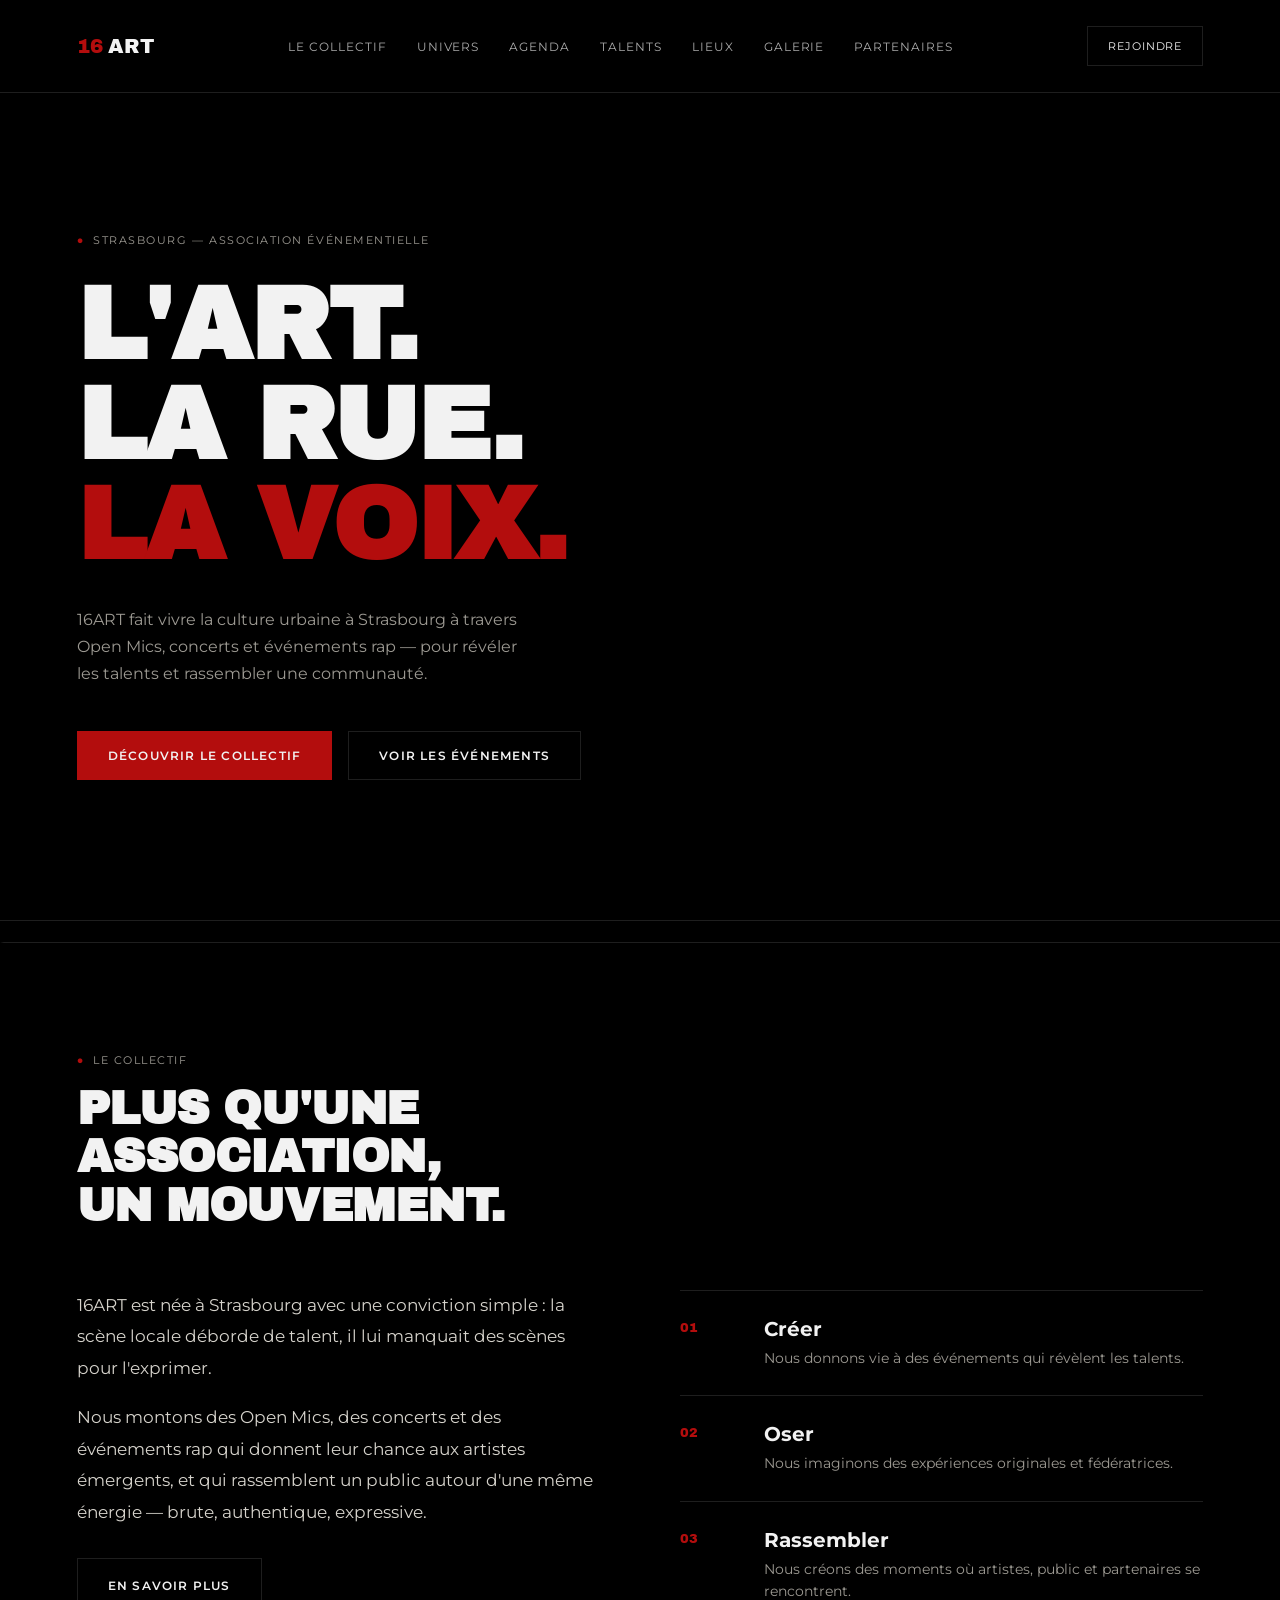
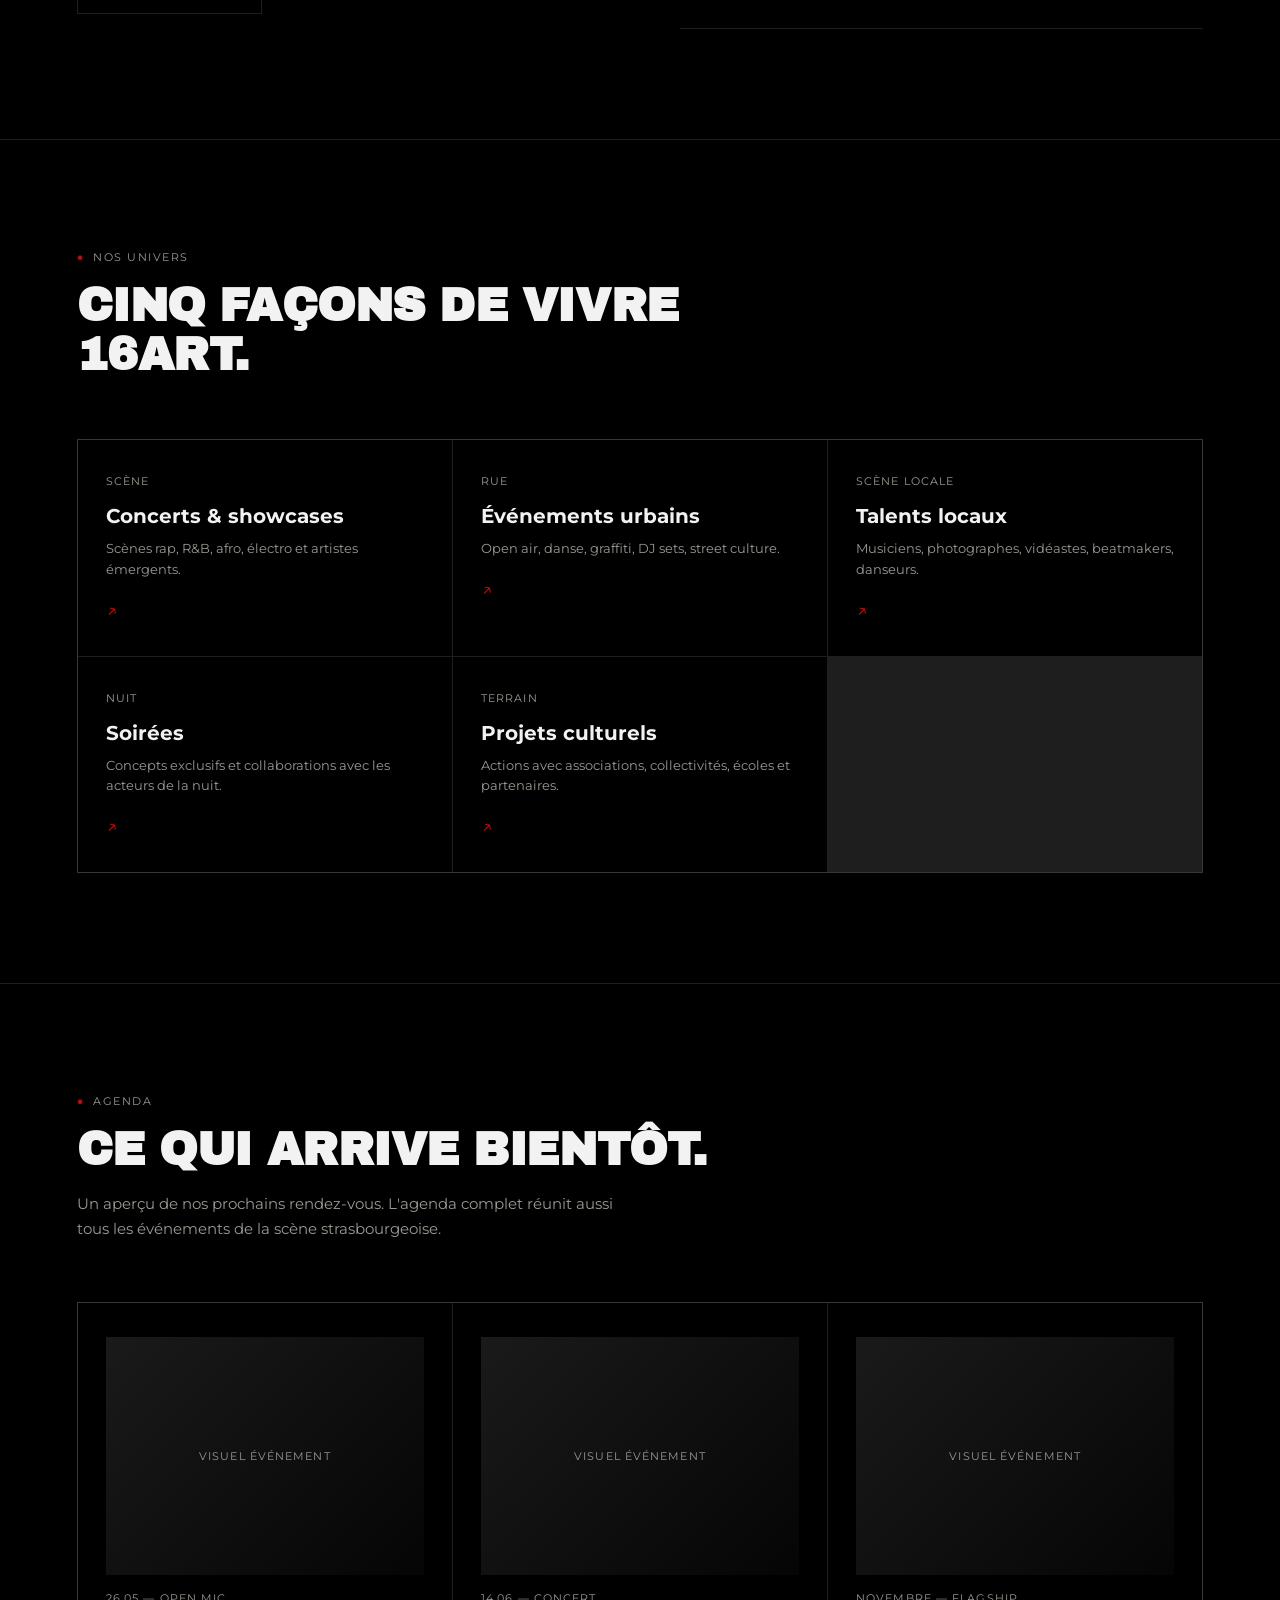
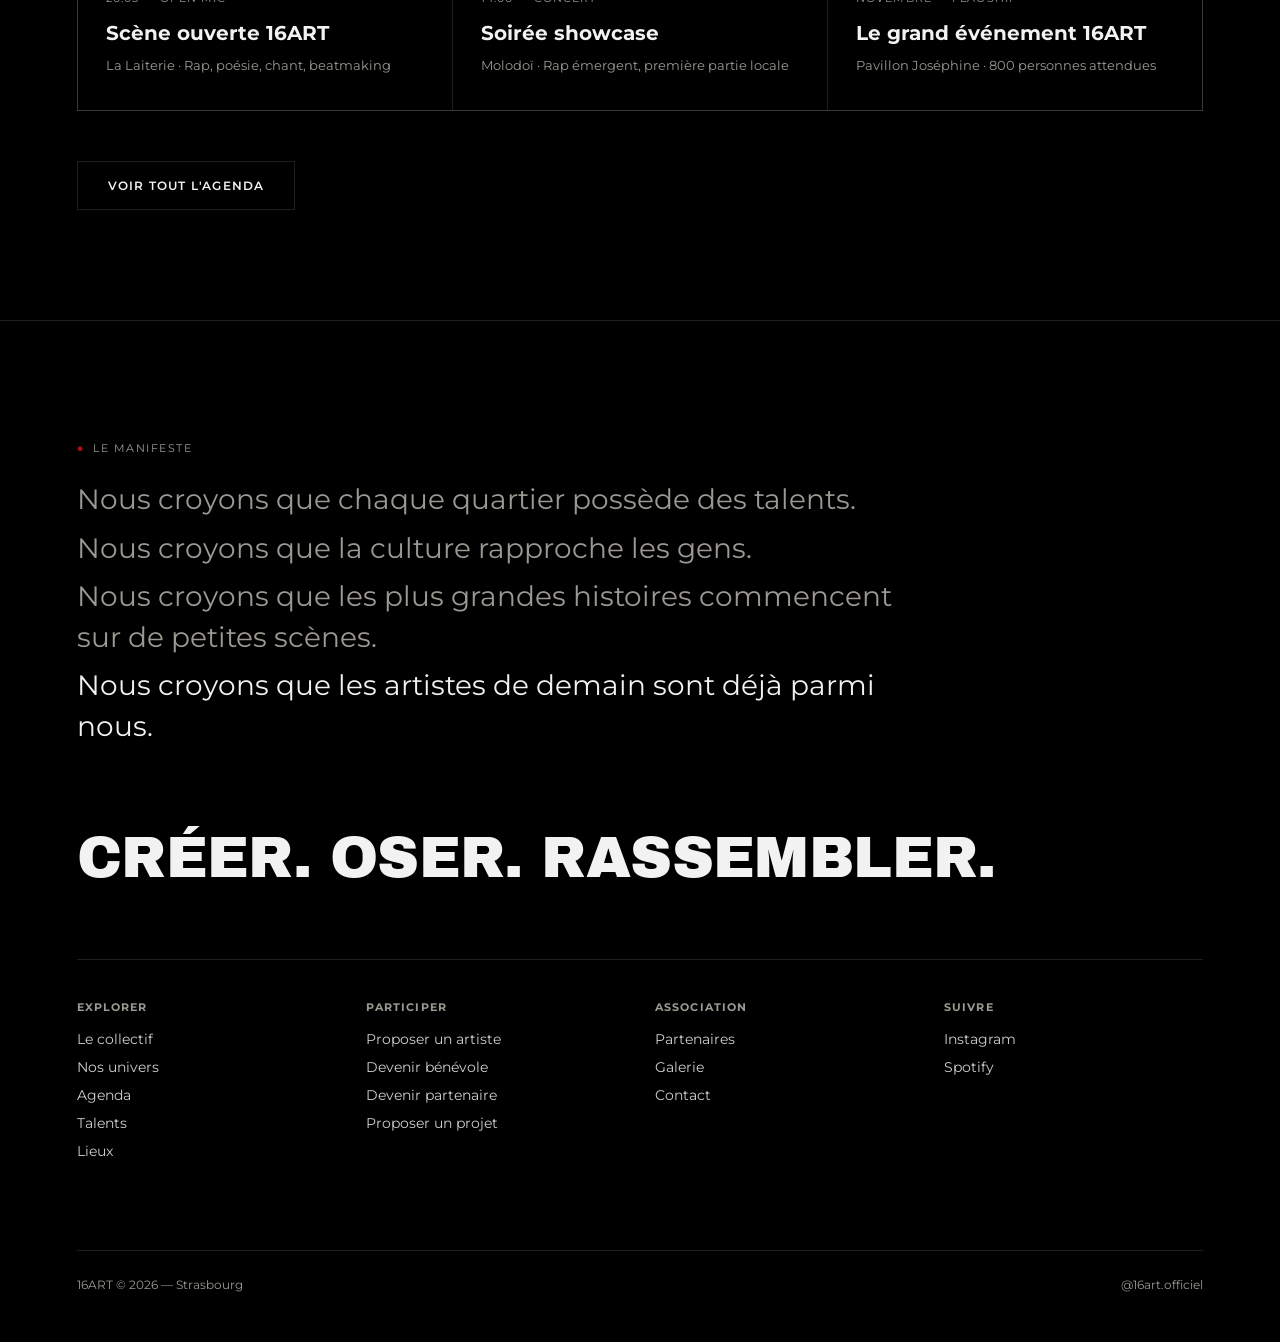
==== index.html @ cbf634a6 "Update index.html" ====
<!DOCTYPE html>
<html lang="fr">
<head>
<meta charset="UTF-8">
<meta name="viewport" content="width=device-width, initial-scale=1.0">
<title>16ART — CREER. OSER. RASSEMBLER.</title>
<meta name="description" content="Un endroit pour exister. Un moment pour vibrer. 
  16ART fait vivre la culture urbaine et révèle les talents locaux à Strasbourg : Open Mics, concerts, talents émergents et événements qui rassemblent.">
<link rel="preconnect" href="https://fonts.googleapis.com">
<link href="https://fonts.googleapis.com/css2?family=Archivo+Black&family=Montserrat:wght@400;500;600;700&display=swap" rel="stylesheet">
<link rel="stylesheet" href="assets/style.css">
</head>
<body>
<nav>
  <a href="index.html" class="logo display"><span class="num">16</span>ART</a>
  <div class="navlinks">
    <a href="collectif.html">Le collectif</a>
    <a href="univers.html">Univers</a>
    <a href="agenda.html">Agenda</a>
    <a href="talents.html">Talents</a>
    <a href="lieux.html">Lieux</a>
    <a href="galerie.html">Galerie</a>
    <a href="partenaires.html">Partenaires</a>
  </div>
  <a href="rejoindre.html" class="nav-cta">Rejoindre</a>
</nav>

<section class="hero" style="min-height:92vh; display:flex; flex-direction:column; justify-content:center; border-bottom:1px solid var(--line); padding-top:0; padding-bottom:0;">
  <div style="max-width:1100px;">
    <div class="eyebrow"><span class="dot">●</span> Strasbourg — association événementielle</div>
    <h1 class="display" style="font-size:clamp(46px,8vw,104px); line-height:0.98; margin-top:28px;">L'art.<br>La rue.<br><span style="color:var(--red);">La voix.</span></h1>
    <p style="max-width:460px; margin-top:30px; color:var(--paper-dim); font-size:16px; line-height:1.7;">16ART fait vivre la culture urbaine à Strasbourg à travers Open Mics, concerts et événements rap — pour révéler les talents et rassembler une communauté.</p>
    <div style="display:flex; gap:16px; margin-top:44px; flex-wrap:wrap;">
      <a href="collectif.html" class="btn btn-fill">Découvrir le collectif</a>
      <a href="agenda.html" class="btn btn-line">Voir les événements</a>
    </div>
  </div>
</section>

<div class="torn"></div>

<section>
  <div class="section-head">
    <div class="eyebrow"><span class="dot">●</span> Le collectif</div>
    <h2 class="display">Plus qu'une association,<br>un mouvement.</h2>
  </div>
  <div style="display:grid; grid-template-columns:1fr 1fr; gap:80px;">
    <div style="font-size:17px; line-height:1.85; color:#D6D3CC;">
      <p>16ART est née à Strasbourg avec une conviction simple : la scène locale déborde de talent, il lui manquait des scènes pour l'exprimer.</p>
      <p style="margin-top:18px;">Nous montons des Open Mics, des concerts et des événements rap qui donnent leur chance aux artistes émergents, et qui rassemblent un public autour d'une même énergie — brute, authentique, expressive.</p>
      <a href="collectif.html" class="btn btn-line" style="margin-top:30px; display:inline-block;">En savoir plus</a>
    </div>
    <div>
      <div style="display:grid; grid-template-columns:60px 1fr; gap:24px; padding:26px 0; border-top:1px solid var(--line);">
        <div class="display" style="color:var(--red); font-size:13px; padding-top:4px;">01</div>
        <div><h3 style="font-size:20px; font-weight:700;">Créer</h3><p style="color:var(--paper-dim); font-size:14px; margin-top:6px; line-height:1.6;">Nous donnons vie à des événements qui révèlent les talents.</p></div>
      </div>
      <div style="display:grid; grid-template-columns:60px 1fr; gap:24px; padding:26px 0; border-top:1px solid var(--line);">
        <div class="display" style="color:var(--red); font-size:13px; padding-top:4px;">02</div>
        <div><h3 style="font-size:20px; font-weight:700;">Oser</h3><p style="color:var(--paper-dim); font-size:14px; margin-top:6px; line-height:1.6;">Nous imaginons des expériences originales et fédératrices.</p></div>
      </div>
      <div style="display:grid; grid-template-columns:60px 1fr; gap:24px; padding:26px 0; border-top:1px solid var(--line); border-bottom:1px solid var(--line);">
        <div class="display" style="color:var(--red); font-size:13px; padding-top:4px;">03</div>
        <div><h3 style="font-size:20px; font-weight:700;">Rassembler</h3><p style="color:var(--paper-dim); font-size:14px; margin-top:6px; line-height:1.6;">Nous créons des moments où artistes, public et partenaires se rencontrent.</p></div>
      </div>
    </div>
  </div>
</section>

<section>
  <div class="section-head">
    <div class="eyebrow"><span class="dot">●</span> Nos univers</div>
    <h2 class="display">Cinq façons de vivre 16ART.</h2>
  </div>
  <div class="grid-3">
    <a href="univers.html" class="card"><div class="card-eyebrow">SCÈNE</div><h3>Concerts &amp; showcases</h3><p>Scènes rap, R&amp;B, afro, électro et artistes émergents.</p><div class="mark">↗</div></a>
    <a href="univers.html" class="card"><div class="card-eyebrow">RUE</div><h3>Événements urbains</h3><p>Open air, danse, graffiti, DJ sets, street culture.</p><div class="mark">↗</div></a>
    <a href="univers.html" class="card"><div class="card-eyebrow">SCÈNE LOCALE</div><h3>Talents locaux</h3><p>Musiciens, photographes, vidéastes, beatmakers, danseurs.</p><div class="mark">↗</div></a>
    <a href="univers.html" class="card"><div class="card-eyebrow">NUIT</div><h3>Soirées</h3><p>Concepts exclusifs et collaborations avec les acteurs de la nuit.</p><div class="mark">↗</div></a>
    <a href="univers.html" class="card"><div class="card-eyebrow">TERRAIN</div><h3>Projets culturels</h3><p>Actions avec associations, collectivités, écoles et partenaires.</p><div class="mark">↗</div></a>
  </div>
</section>

<section>
  <div class="section-head">
    <div class="eyebrow"><span class="dot">●</span> Agenda</div>
    <h2 class="display">Ce qui arrive bientôt.</h2>
    <p>Un aperçu de nos prochains rendez-vous. L'agenda complet réunit aussi tous les événements de la scène strasbourgeoise.</p>
  </div>
  <div class="grid-3">
    <a href="agenda.html" class="card">
      <div class="card-media">Visuel événement</div>
      <div class="card-eyebrow" style="margin-top:16px;">26.05 — OPEN MIC</div>
      <h3>Scène ouverte 16ART</h3>
      <p>La Laiterie · Rap, poésie, chant, beatmaking</p>
    </a>
    <a href="agenda.html" class="card">
      <div class="card-media">Visuel événement</div>
      <div class="card-eyebrow" style="margin-top:16px;">14.06 — CONCERT</div>
      <h3>Soirée showcase</h3>
      <p>Molodoï · Rap émergent, première partie locale</p>
    </a>
    <a href="agenda.html" class="card">
      <div class="card-media">Visuel événement</div>
      <div class="card-eyebrow" style="margin-top:16px;">NOVEMBRE — FLAGSHIP</div>
      <h3>Le grand événement 16ART</h3>
      <p>Pavillon Joséphine · 800 personnes attendues</p>
    </a>
  </div>
  <div style="margin-top:50px;"><a href="agenda.html" class="btn btn-line">Voir tout l'agenda</a></div>
</section>

<footer>
  <div class="eyebrow"><span class="dot">●</span> Le manifeste</div>
  <div class="manifeste" style="margin-top:24px; max-width:820px;">
    <p>Nous croyons que chaque quartier possède des talents.</p>
    <p>Nous croyons que la culture rapproche les gens.</p>
    <p>Nous croyons que les plus grandes histoires commencent sur de petites scènes.</p>
    <p class="accent-line">Nous croyons que les artistes de demain sont déjà parmi nous.</p>
  </div>
  <div class="foot-cta display">Créer. Oser. Rassembler.</div>
  <div class="foot-cols">
    <div class="foot-col">
      <h4>Explorer</h4>
      <a href="collectif.html">Le collectif</a>
      <a href="univers.html">Nos univers</a>
      <a href="agenda.html">Agenda</a>
      <a href="talents.html">Talents</a>
      <a href="lieux.html">Lieux</a>
    </div>
    <div class="foot-col">
      <h4>Participer</h4>
      <a href="rejoindre.html">Proposer un artiste</a>
      <a href="rejoindre.html">Devenir bénévole</a>
      <a href="rejoindre.html">Devenir partenaire</a>
      <a href="rejoindre.html">Proposer un projet</a>
    </div>
    <div class="foot-col">
      <h4>Association</h4>
      <a href="partenaires.html">Partenaires</a>
      <a href="galerie.html">Galerie</a>
      <a href="rejoindre.html">Contact</a>
    </div>
    <div class="foot-col">
      <h4>Suivre</h4>
      <a href="https://instagram.com" target="_blank" rel="noopener">Instagram</a>
      <a href="https://open.spotify.com" target="_blank" rel="noopener">Spotify</a>
    </div>
  </div>
  <div class="foot-baseline">
    <span>16ART © 2026 — Strasbourg</span>
    <span>@16art.officiel</span>
  </div>
</footer>

</body>
</html>
---- assets/style.css ----
/* ===== 16ART — design system ===== */
:root{
  --black:#000000;
  --ink:#111111;
  --gray:#3A3A3A;
  --paper:#F2F2F2;
  --paper-dim:#9C9992;
  --red:#B30D0D;
  --red-dim:#5C0707;
  --line: rgba(242,242,242,0.12);
}
*{margin:0;padding:0;box-sizing:border-box;}
html{scroll-behavior:smooth;}
body{background:var(--black); color:var(--paper); font-family:'Montserrat', sans-serif; overflow-x:hidden;}
a{color:inherit; text-decoration:none;}
img{max-width:100%; display:block;}
.display{font-family:'Archivo Black', sans-serif; text-transform:uppercase; letter-spacing:-0.01em;}
.eyebrow{font-size:11px; letter-spacing:0.14em; text-transform:uppercase; color:var(--paper-dim); display:flex; align-items:center; gap:8px;}
.eyebrow .dot{color:var(--red);}

/* nav */
nav{position:sticky; top:0; left:0; right:0; z-index:40; display:flex; align-items:center; justify-content:space-between; padding:26px 6vw; background:rgba(0,0,0,0.88); backdrop-filter:blur(6px); border-bottom:1px solid var(--line);}
.logo{font-size:20px; display:flex; align-items:baseline; gap:6px;}
.logo .num{color:var(--red);}
.navlinks{display:flex; gap:30px; font-size:12px; letter-spacing:0.08em; text-transform:uppercase;}
.navlinks a{opacity:0.7; transition:opacity .2s;}
.navlinks a:hover, .navlinks a.active{opacity:1; color:var(--red);}
.nav-cta{font-size:11px; padding:12px 20px; border:1px solid var(--line); text-transform:uppercase; letter-spacing:0.08em; transition:border-color .2s;}
.nav-cta:hover{border-color:var(--red); color:var(--red);}
@media (max-width:820px){.navlinks{display:none;}}

/* page hero (for inner pages, shorter than homepage) */
.page-hero{padding:90px 6vw 70px; border-bottom:1px solid var(--line);}
.page-hero h1{font-size:clamp(38px,6vw,72px); line-height:1; margin-top:20px;}
.page-hero p{max-width:560px; margin-top:22px; color:var(--paper-dim); font-size:15px; line-height:1.7;}

section{padding:110px 6vw; position:relative; border-bottom:1px solid var(--line);}
.section-head{max-width:680px; margin-bottom:60px;}
.section-head h2{font-size:clamp(28px,4vw,46px); line-height:1.05; margin-top:18px;}
.section-head p{margin-top:16px; color:var(--paper-dim); font-size:15px; line-height:1.7; max-width:560px;}

.btn{font-size:12px; padding:16px 30px; cursor:pointer; text-transform:uppercase; letter-spacing:0.1em; transition:all .18s; font-weight:600; border:1px solid var(--line); background:transparent; color:var(--paper); display:inline-block;}
.btn-fill{background:var(--red); color:var(--paper); border:1px solid var(--red);}
.btn-fill:hover{background:#8f0a0a;}
.btn-line:hover{border-color:var(--paper);}

.torn{height:22px; width:100%; background:var(--black); border-bottom:1px solid var(--line);
  clip-path: polygon(0% 100%, 4% 40%, 9% 85%, 14% 20%, 19% 65%, 24% 5%, 29% 75%, 34% 30%, 39% 90%, 44% 15%, 49% 60%, 54% 10%, 59% 80%, 64% 25%, 69% 95%, 74% 45%, 79% 15%, 84% 70%, 89% 25%, 94% 85%, 100% 40%, 100% 100%);}

/* generic card grid */
.grid-3{display:grid; grid-template-columns:repeat(3,1fr); gap:1px; background:var(--line); border:1px solid var(--line);}
.grid-2{display:grid; grid-template-columns:repeat(2,1fr); gap:1px; background:var(--line); border:1px solid var(--line);}
.card{background:var(--black); padding:34px 28px; transition:background .2s; cursor:pointer;}
.card:hover{background:#0c0505;}
.card-eyebrow{font-size:11px; color:var(--paper-dim); letter-spacing:0.1em;}
.card h3{font-size:20px; margin-top:16px; font-weight:700;}
.card p{color:var(--paper-dim); font-size:13px; margin-top:10px; line-height:1.6;}
.card .mark{color:var(--red); font-size:20px; margin-top:18px;}
.card-media{aspect-ratio:4/3; background:linear-gradient(135deg,#1a1a1a,#050505); display:flex; align-items:center; justify-content:center; color:var(--paper-dim); font-size:11px; letter-spacing:.1em; text-transform:uppercase;}

/* chips / filters */
.chip{font-size:12px; padding:9px 16px; border:1px solid var(--line); cursor:pointer; transition:all .18s; text-transform:uppercase; letter-spacing:.06em; background:transparent; color:var(--paper-dim);}
.chip.active, .chip:hover{border-color:var(--red); color:var(--red);}
.chips{display:flex; flex-wrap:wrap; gap:10px;}

/* search bar */
.searchbar{display:flex; align-items:center; border:1px solid var(--line); padding:6px 6px 6px 22px; margin-bottom:50px;}
.searchbar input{flex:1; background:transparent; border:none; outline:none; color:var(--paper); font-family:'Montserrat'; font-size:15px; padding:14px 0;}
.searchbar input::placeholder{color:var(--paper-dim);}
.searchbar button{background:var(--red); color:var(--paper); border:none; padding:14px 26px; font-size:12px; text-transform:uppercase; letter-spacing:.08em; cursor:pointer;}

/* tabs */
.tabs{display:flex; gap:0; border-bottom:1px solid var(--line); margin-bottom:50px;}
.tab{padding:14px 0; margin-right:40px; font-size:13px; text-transform:uppercase; letter-spacing:.08em; color:var(--paper-dim); cursor:pointer; border-bottom:2px solid transparent; margin-bottom:-1px;}
.tab.active{color:var(--paper); border-color:var(--red);}

/* form */
.field{margin-bottom:22px;}
.field label{display:block; font-size:11px; text-transform:uppercase; letter-spacing:.08em; color:var(--paper-dim); margin-bottom:10px;}
.field input, .field select, .field textarea{width:100%; background:transparent; border:1px solid var(--line); padding:14px 16px; color:var(--paper); font-family:'Montserrat'; font-size:14px; outline:none; transition:border-color .2s;}
.field input:focus, .field select:focus, .field textarea:focus{border-color:var(--red);}
.field textarea{resize:vertical; min-height:120px;}

footer{padding:120px 6vw 50px;}
.manifeste p{font-size:clamp(18px,2.6vw,28px); line-height:1.45; color:var(--paper-dim); margin-bottom:8px; font-weight:400;}
.manifeste .accent-line{color:var(--paper);}
.foot-cta{margin-top:80px; font-size:clamp(28px,5.5vw,58px);}
.foot-baseline{display:flex; justify-content:space-between; align-items:flex-end; margin-top:80px; padding-top:26px; border-top:1px solid var(--line); font-size:12px; color:var(--paper-dim); flex-wrap:wrap; gap:20px;}
.foot-cols{display:grid; grid-template-columns:repeat(4,1fr); gap:30px; margin-top:70px; padding-top:40px; border-top:1px solid var(--line);}
.foot-col h4{font-size:11px; text-transform:uppercase; letter-spacing:.1em; color:var(--paper-dim); margin-bottom:16px;}
.foot-col a{display:block; font-size:14px; margin-bottom:10px; color:var(--paper); opacity:.85;}
.foot-col a:hover{color:var(--red); opacity:1;}

@media (max-width:820px){
  .grid-3, .grid-2, .foot-cols{grid-template-columns:1fr;}
}
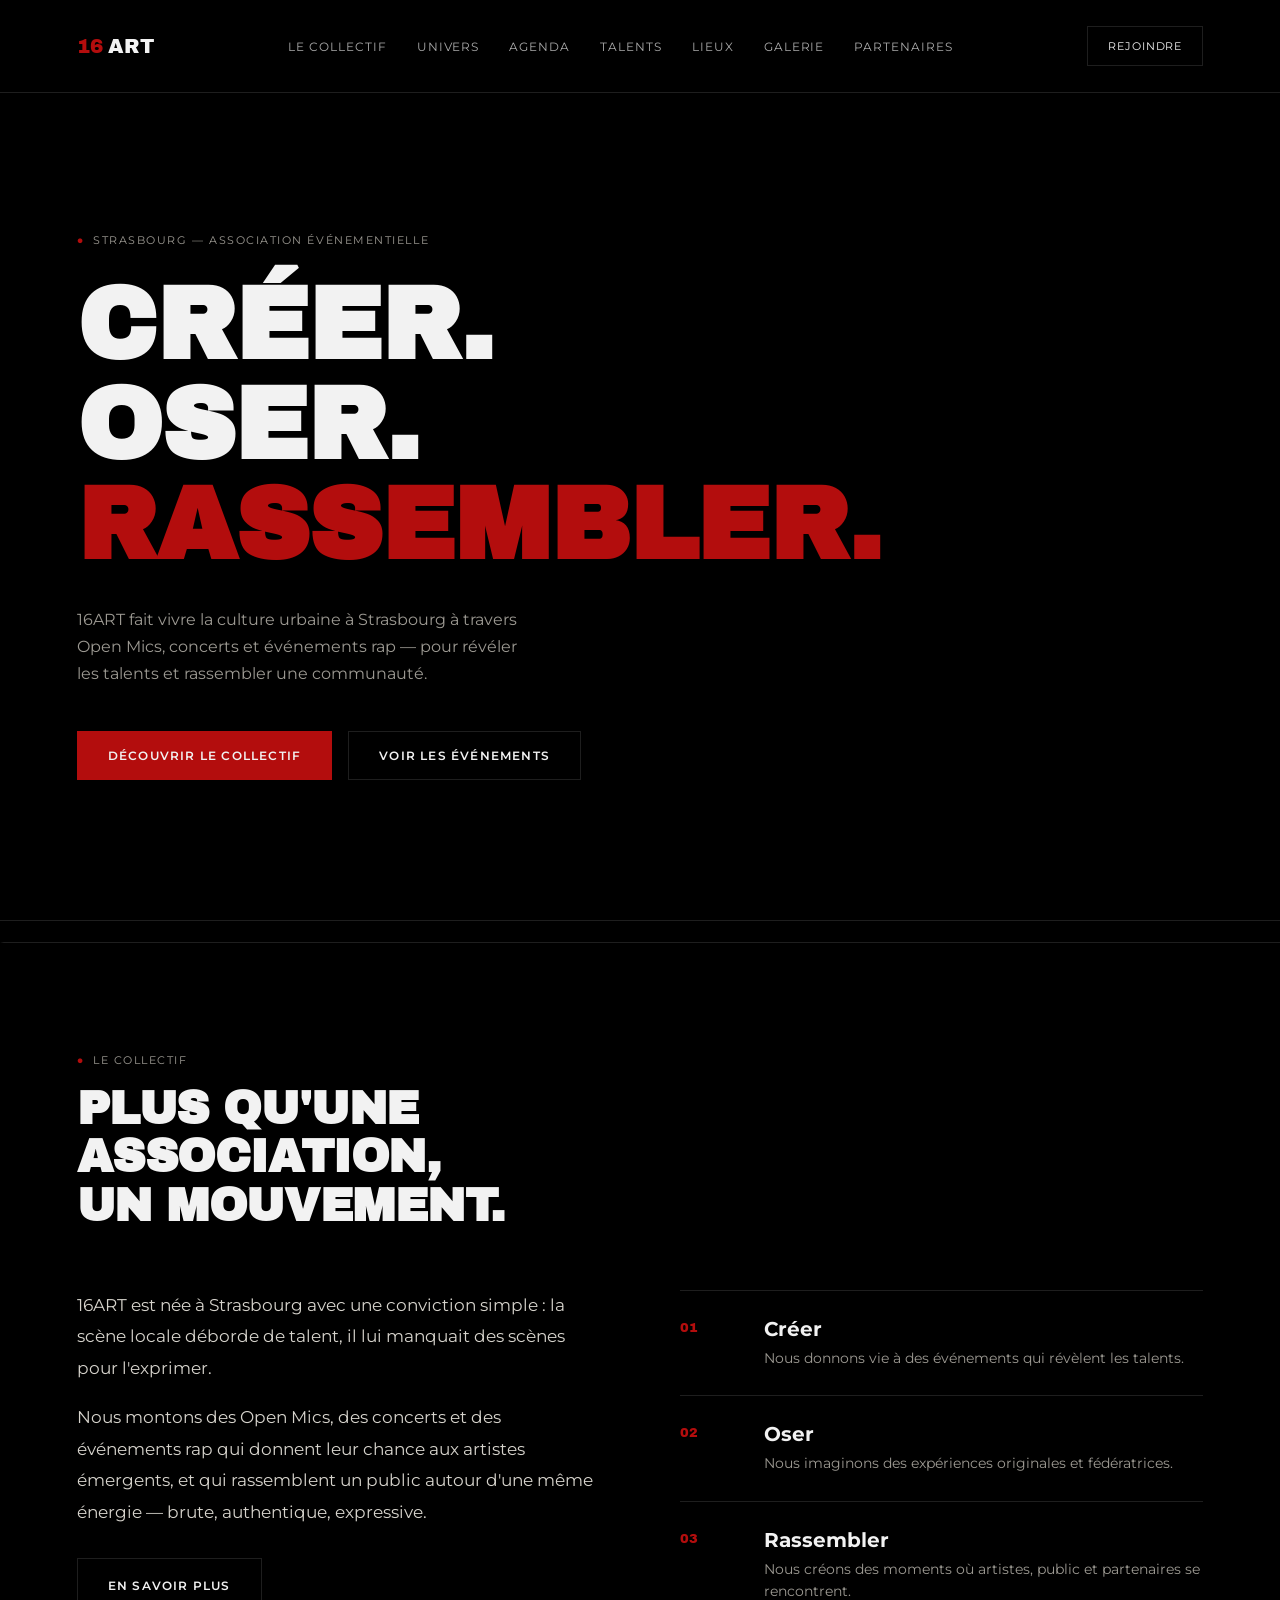
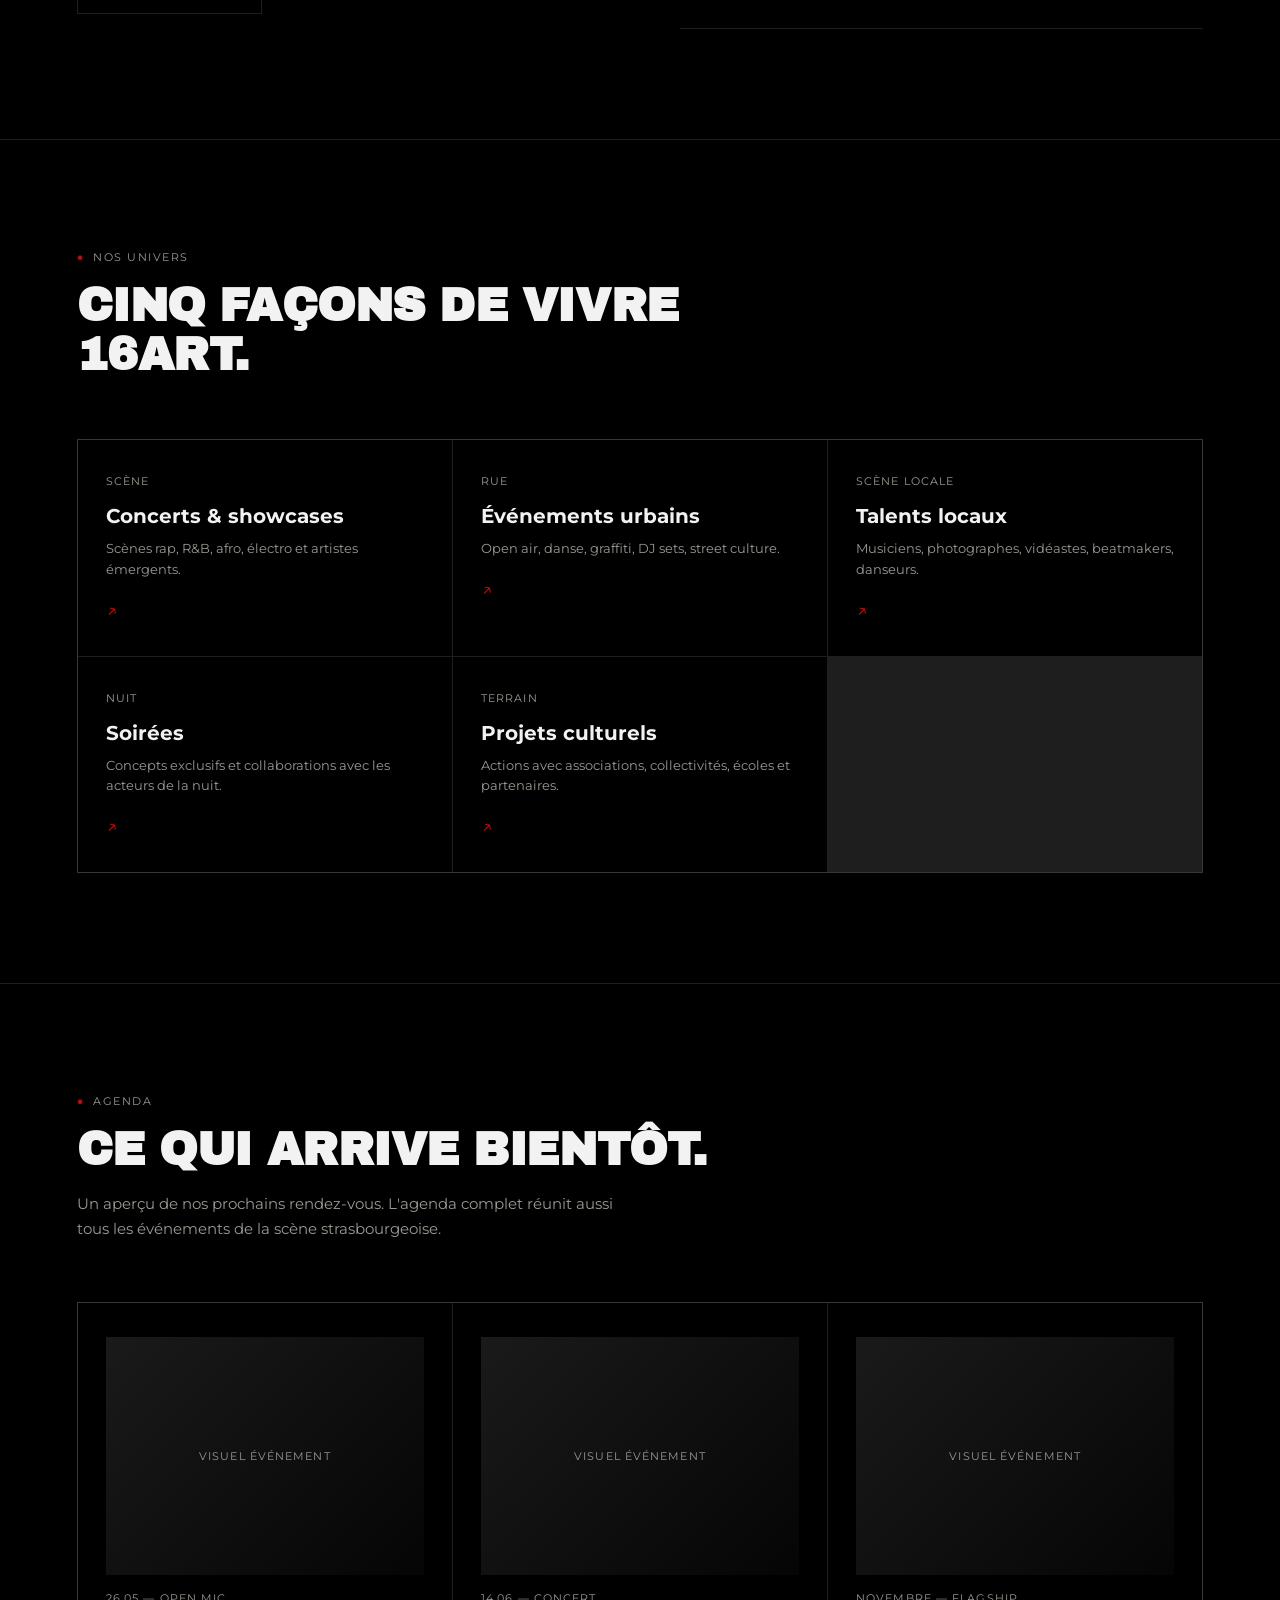
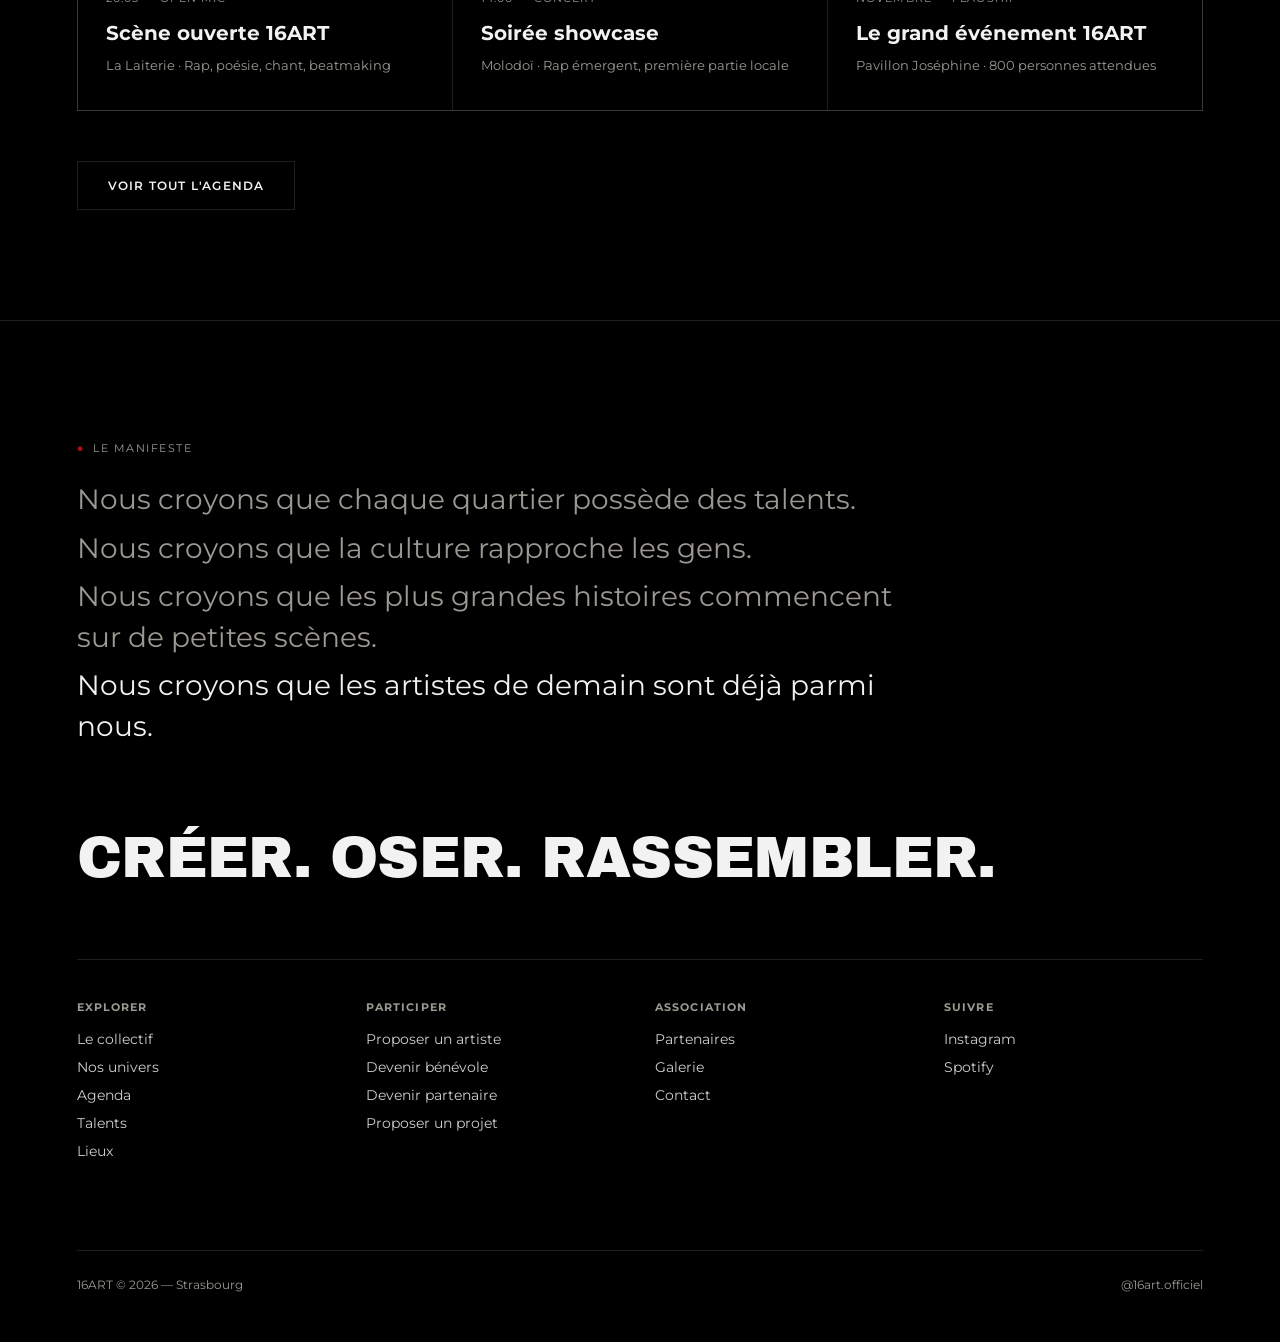
==== commit c44efd65: "Update index.html" ====
--- a/index.html
+++ b/index.html
@@ -3,9 +3,8 @@
 <head>
 <meta charset="UTF-8">
 <meta name="viewport" content="width=device-width, initial-scale=1.0">
-<title>16ART — CREER. OSER. RASSEMBLER.</title>
-<meta name="description" content="Un endroit pour exister. Un moment pour vibrer. 
-  16ART fait vivre la culture urbaine et révèle les talents locaux à Strasbourg : Open Mics, concerts, talents émergents et événements qui rassemblent.">
+<title>16ART — Créer. Oser. Rassembler.</title>
+<meta name="description" content="16ART fait vivre la culture urbaine et révèle les talents locaux à Strasbourg : Open Mics, concerts, talents émergents et événements qui rassemblent.">
 <link rel="preconnect" href="https://fonts.googleapis.com">
 <link href="https://fonts.googleapis.com/css2?family=Archivo+Black&family=Montserrat:wght@400;500;600;700&display=swap" rel="stylesheet">
 <link rel="stylesheet" href="assets/style.css">
@@ -28,7 +27,7 @@
 <section class="hero" style="min-height:92vh; display:flex; flex-direction:column; justify-content:center; border-bottom:1px solid var(--line); padding-top:0; padding-bottom:0;">
   <div style="max-width:1100px;">
     <div class="eyebrow"><span class="dot">●</span> Strasbourg — association événementielle</div>
-    <h1 class="display" style="font-size:clamp(46px,8vw,104px); line-height:0.98; margin-top:28px;">L'art.<br>La rue.<br><span style="color:var(--red);">La voix.</span></h1>
+    <h1 class="display" style="font-size:clamp(46px,8vw,104px); line-height:0.98; margin-top:28px;">Créer.<br>Oser.<br><span style="color:var(--red);">Rassembler.</span></h1>
     <p style="max-width:460px; margin-top:30px; color:var(--paper-dim); font-size:16px; line-height:1.7;">16ART fait vivre la culture urbaine à Strasbourg à travers Open Mics, concerts et événements rap — pour révéler les talents et rassembler une communauté.</p>
     <div style="display:flex; gap:16px; margin-top:44px; flex-wrap:wrap;">
       <a href="collectif.html" class="btn btn-fill">Découvrir le collectif</a>
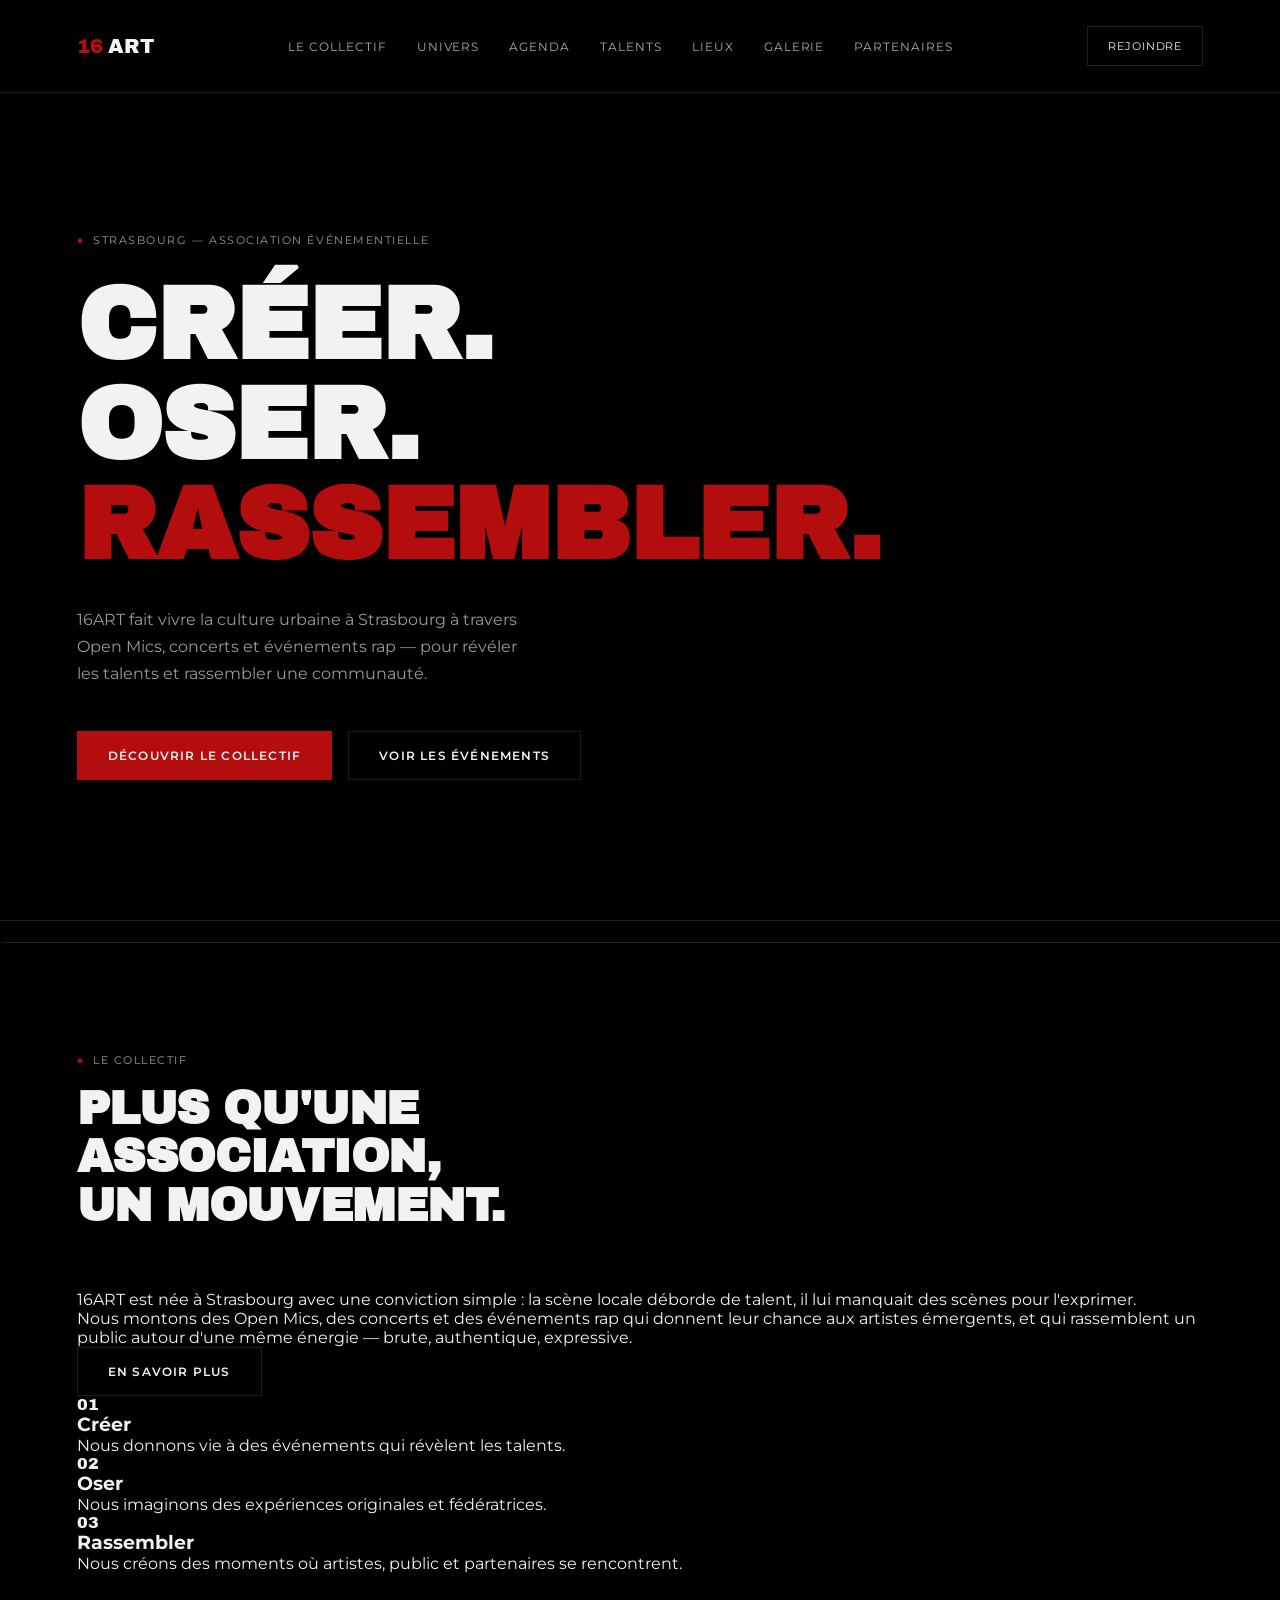
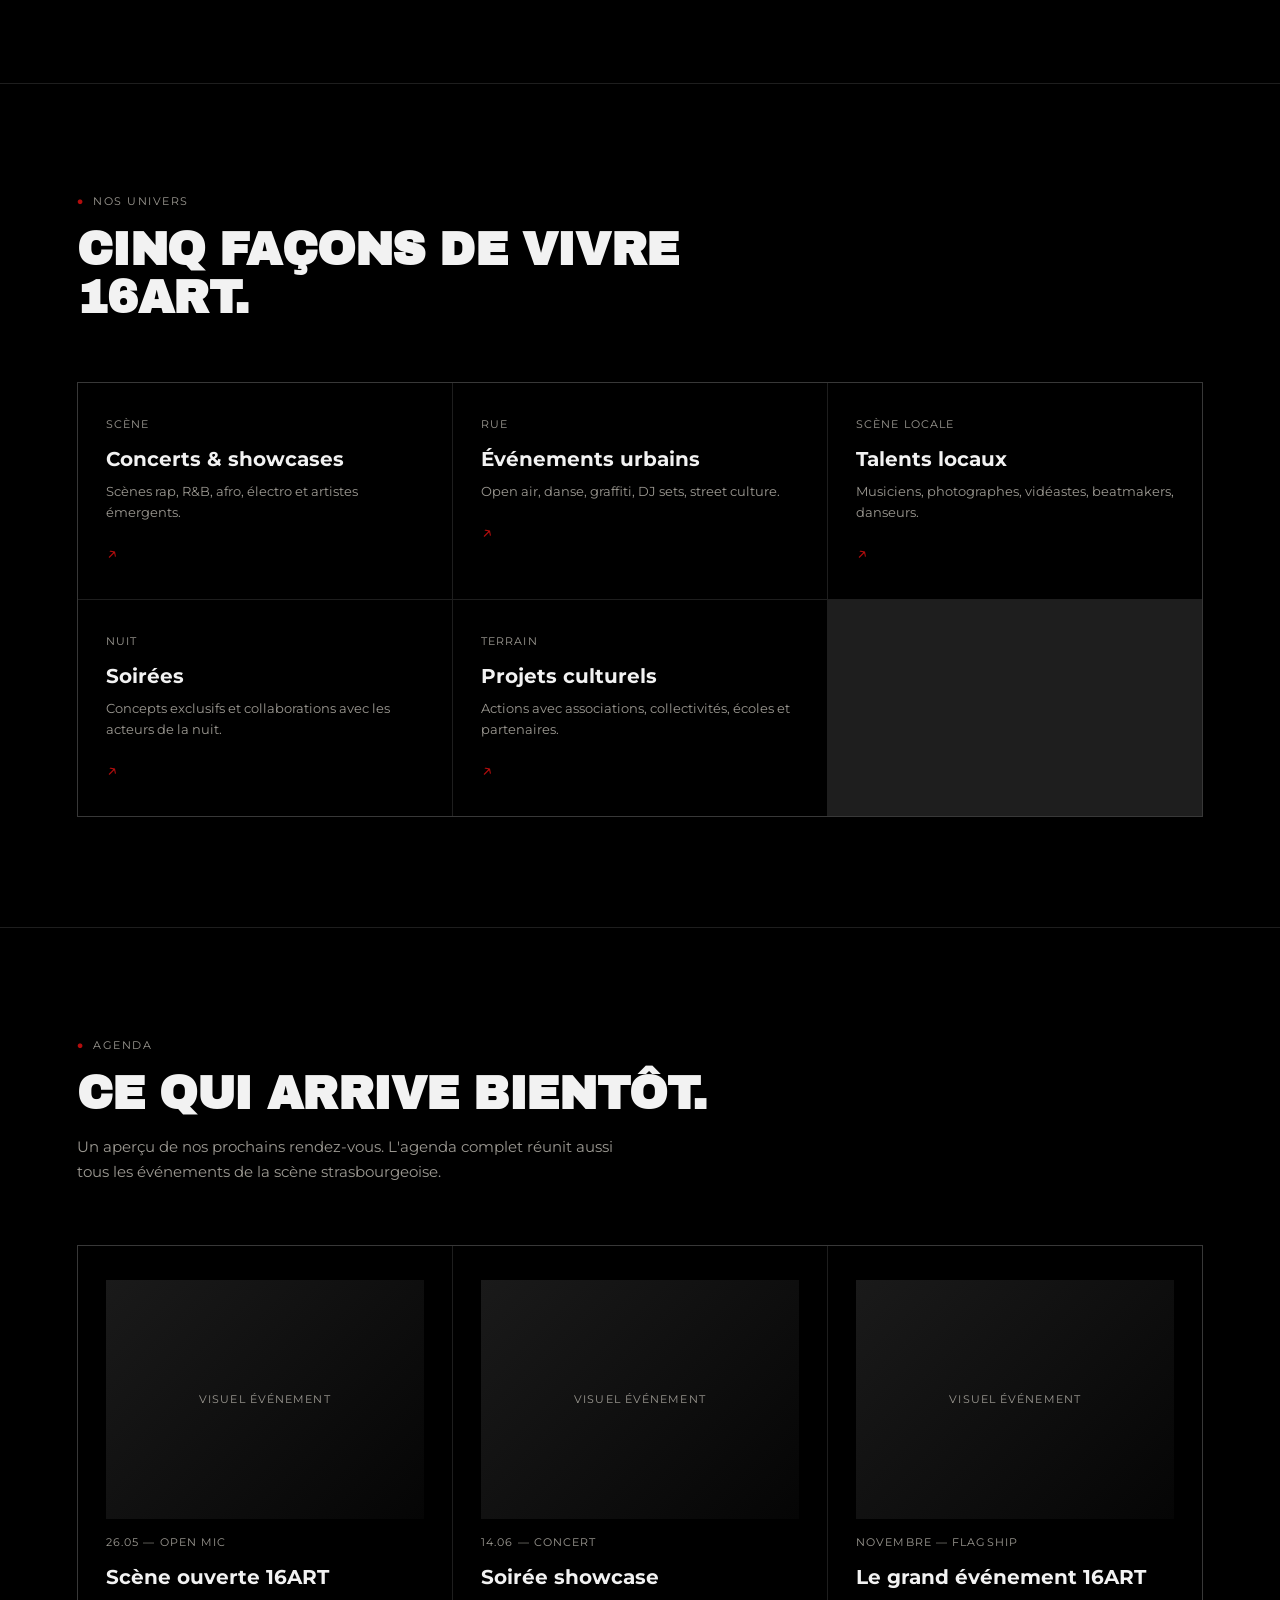
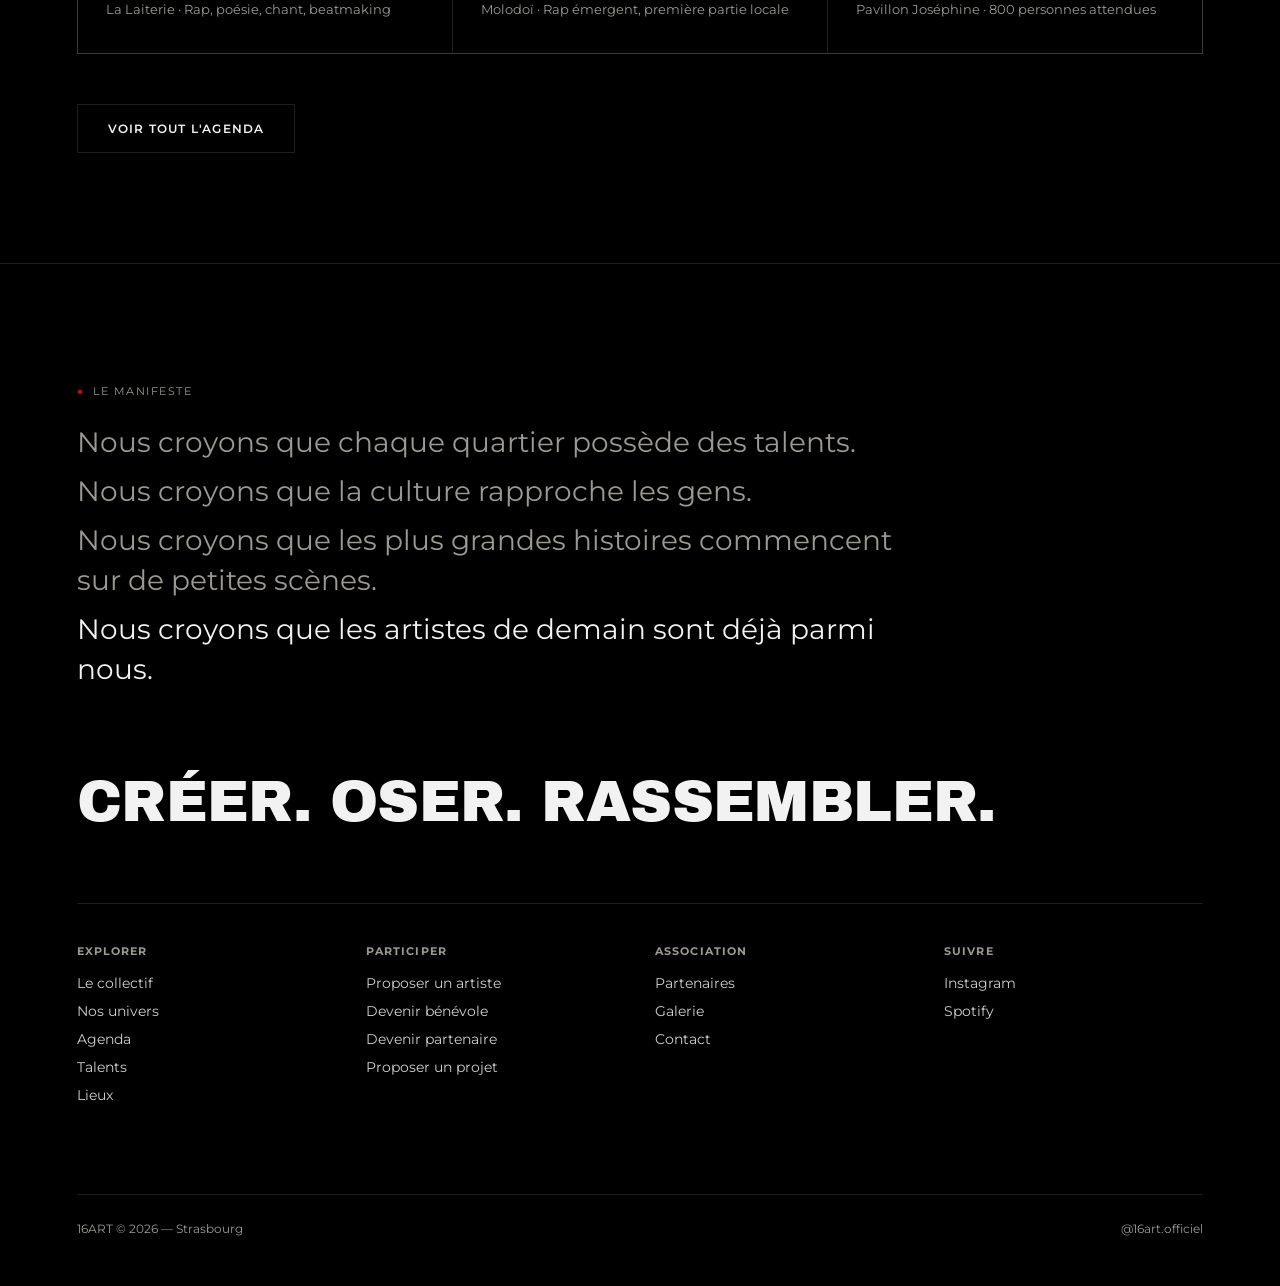
==== commit 05cde0b6: "Update index.html" ====
--- a/index.html
+++ b/index.html
@@ -43,25 +43,26 @@
     <div class="eyebrow"><span class="dot">●</span> Le collectif</div>
     <h2 class="display">Plus qu'une association,<br>un mouvement.</h2>
   </div>
-  <div style="display:grid; grid-template-columns:1fr 1fr; gap:80px;">
-    <div style="font-size:17px; line-height:1.85; color:#D6D3CC;">
-      <p>16ART est née à Strasbourg avec une conviction simple : la scène locale déborde de talent, il lui manquait des scènes pour l'exprimer.</p>
-      <p style="margin-top:18px;">Nous montons des Open Mics, des concerts et des événements rap qui donnent leur chance aux artistes émergents, et qui rassemblent un public autour d'une même énergie — brute, authentique, expressive.</p>
-      <a href="collectif.html" class="btn btn-line" style="margin-top:30px; display:inline-block;">En savoir plus</a>
+  <div class="collectif-centered">
+    <p>16ART est née à Strasbourg avec une conviction simple : la scène locale déborde de talent, il lui manquait des scènes pour l'exprimer.</p>
+    <p>Nous montons des Open Mics, des concerts et des événements rap qui donnent leur chance aux artistes émergents, et qui rassemblent un public autour d'une même énergie — brute, authentique, expressive.</p>
+    <div class="collectif-cta"><a href="collectif.html" class="btn btn-line">En savoir plus</a></div>
+  </div>
+  <div class="engagements-row">
+    <div class="engagement-item">
+      <div class="num display">01</div>
+      <h3>Créer</h3>
+      <p>Nous donnons vie à des événements qui révèlent les talents.</p>
     </div>
-    <div>
-      <div style="display:grid; grid-template-columns:60px 1fr; gap:24px; padding:26px 0; border-top:1px solid var(--line);">
-        <div class="display" style="color:var(--red); font-size:13px; padding-top:4px;">01</div>
-        <div><h3 style="font-size:20px; font-weight:700;">Créer</h3><p style="color:var(--paper-dim); font-size:14px; margin-top:6px; line-height:1.6;">Nous donnons vie à des événements qui révèlent les talents.</p></div>
-      </div>
-      <div style="display:grid; grid-template-columns:60px 1fr; gap:24px; padding:26px 0; border-top:1px solid var(--line);">
-        <div class="display" style="color:var(--red); font-size:13px; padding-top:4px;">02</div>
-        <div><h3 style="font-size:20px; font-weight:700;">Oser</h3><p style="color:var(--paper-dim); font-size:14px; margin-top:6px; line-height:1.6;">Nous imaginons des expériences originales et fédératrices.</p></div>
-      </div>
-      <div style="display:grid; grid-template-columns:60px 1fr; gap:24px; padding:26px 0; border-top:1px solid var(--line); border-bottom:1px solid var(--line);">
-        <div class="display" style="color:var(--red); font-size:13px; padding-top:4px;">03</div>
-        <div><h3 style="font-size:20px; font-weight:700;">Rassembler</h3><p style="color:var(--paper-dim); font-size:14px; margin-top:6px; line-height:1.6;">Nous créons des moments où artistes, public et partenaires se rencontrent.</p></div>
-      </div>
+    <div class="engagement-item">
+      <div class="num display">02</div>
+      <h3>Oser</h3>
+      <p>Nous imaginons des expériences originales et fédératrices.</p>
+    </div>
+    <div class="engagement-item">
+      <div class="num display">03</div>
+      <h3>Rassembler</h3>
+      <p>Nous créons des moments où artistes, public et partenaires se rencontrent.</p>
     </div>
   </div>
 </section>
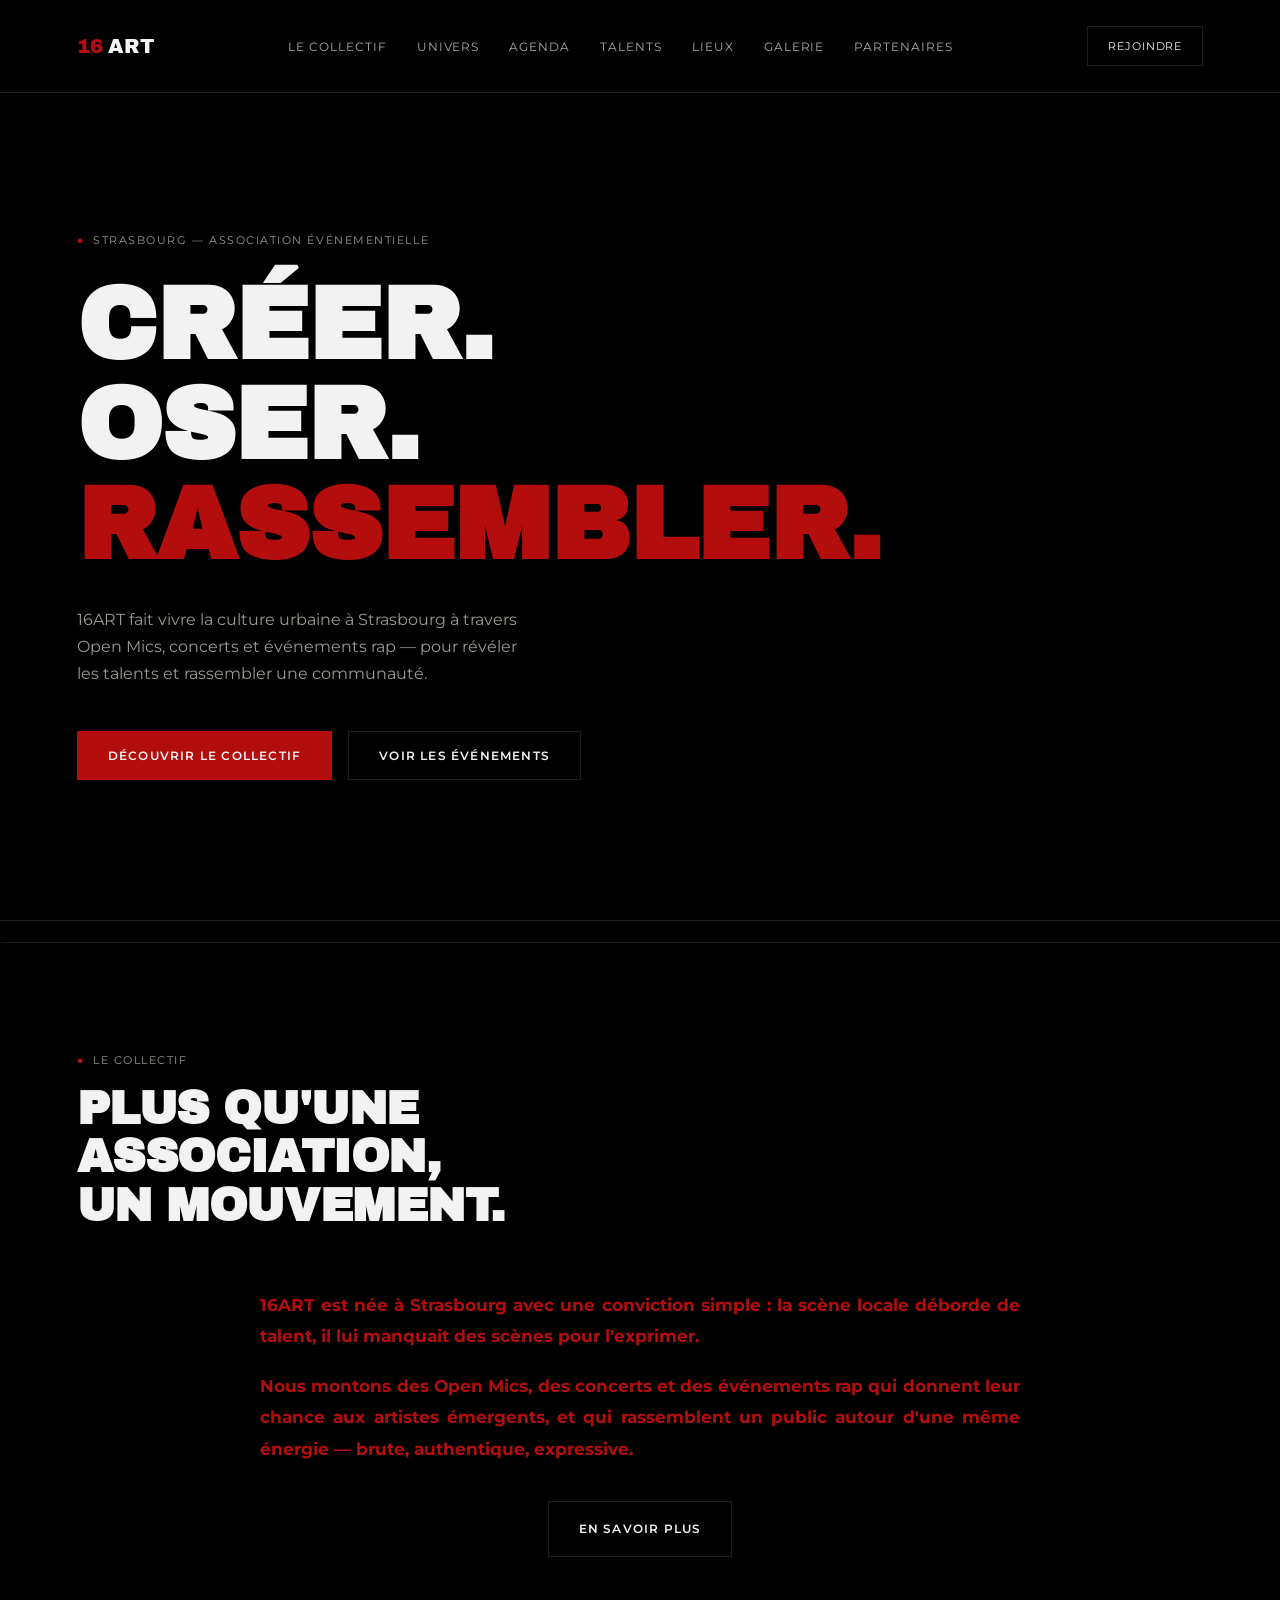
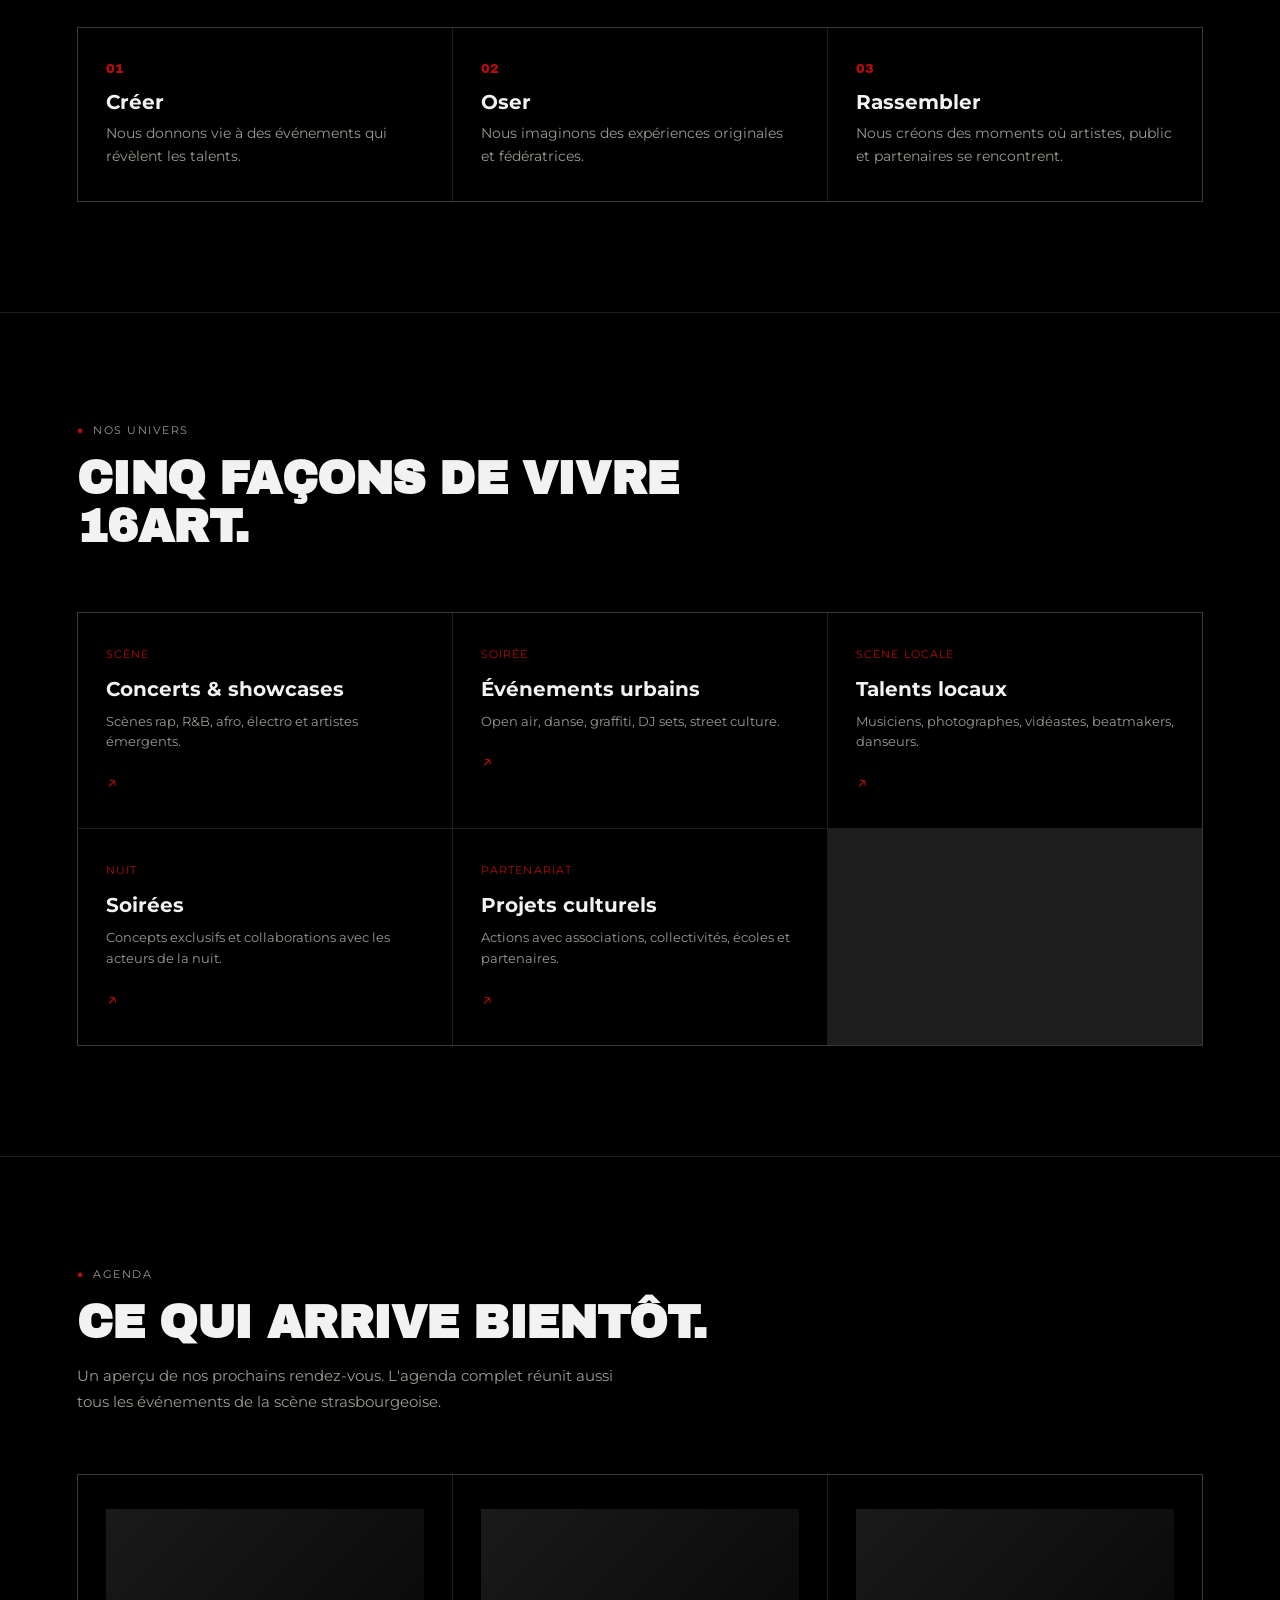
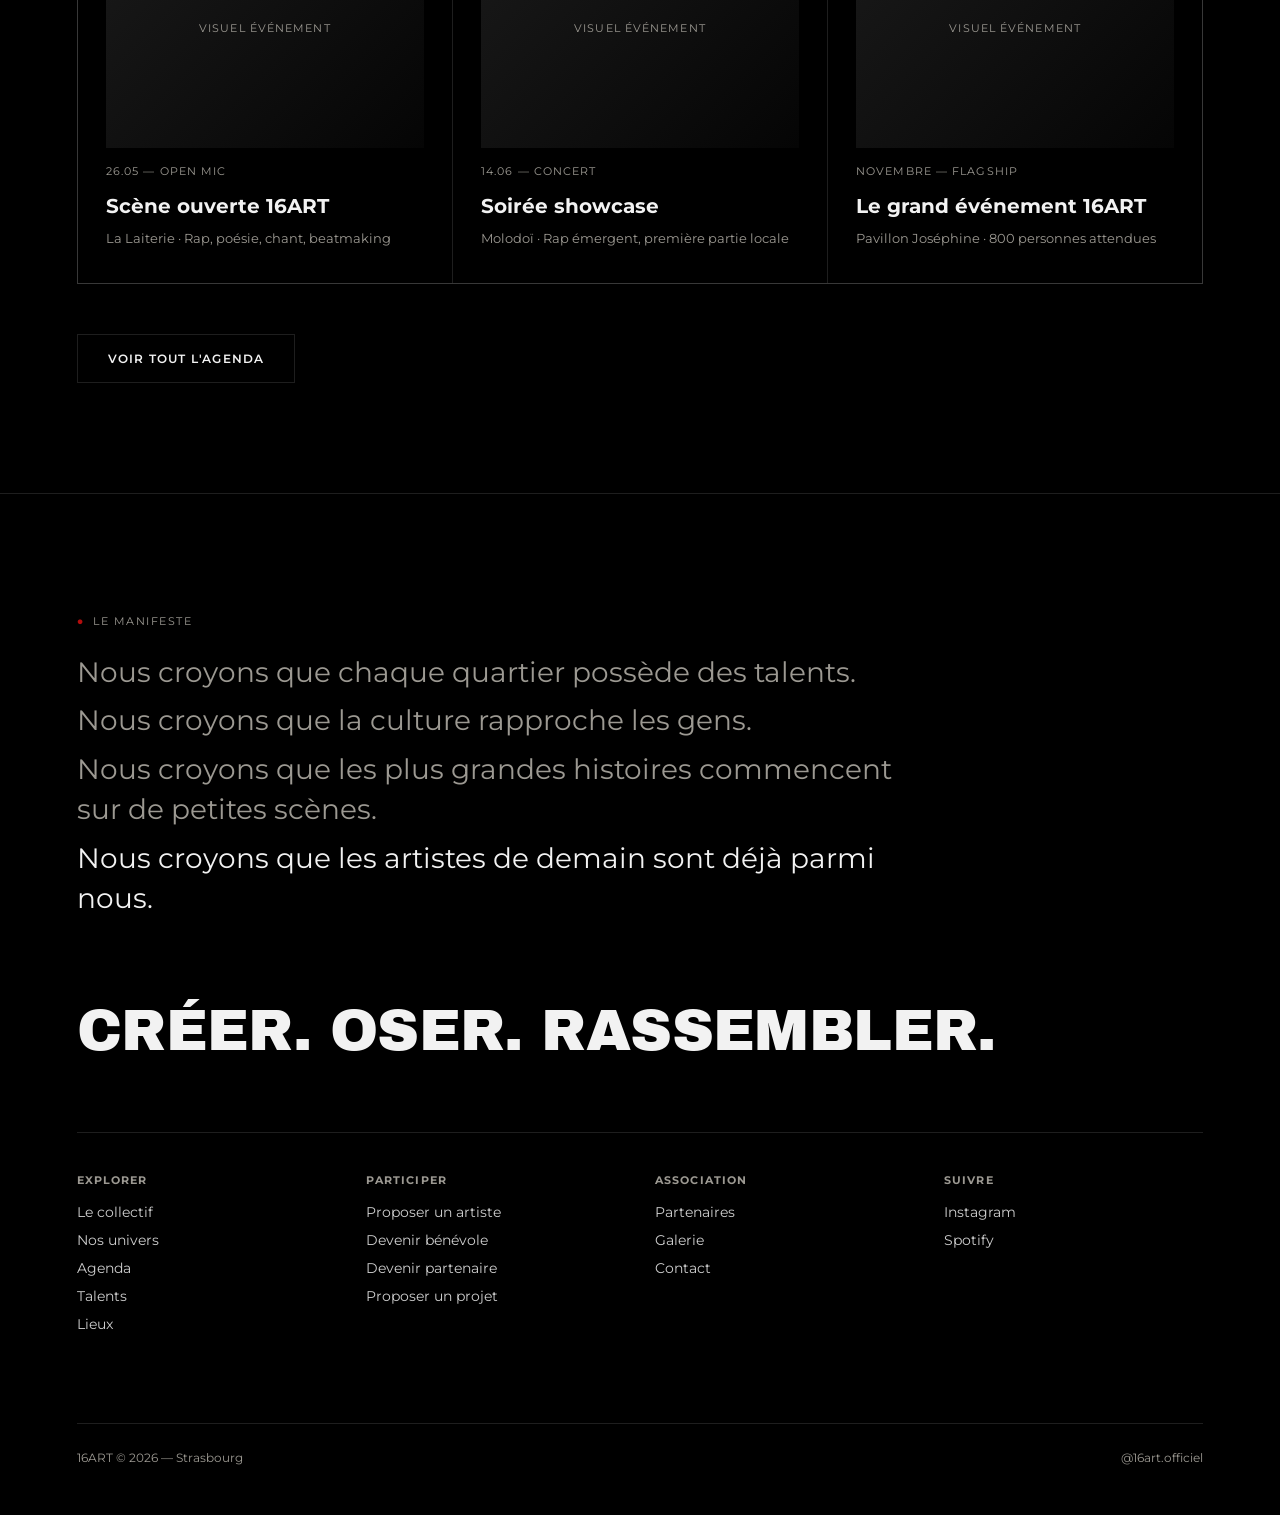
==== commit 5c121164: "Update index.html" ====
--- a/index.html
+++ b/index.html
@@ -73,11 +73,11 @@
     <h2 class="display">Cinq façons de vivre 16ART.</h2>
   </div>
   <div class="grid-3">
-    <a href="univers.html" class="card"><div class="card-eyebrow">SCÈNE</div><h3>Concerts &amp; showcases</h3><p>Scènes rap, R&amp;B, afro, électro et artistes émergents.</p><div class="mark">↗</div></a>
-    <a href="univers.html" class="card"><div class="card-eyebrow">RUE</div><h3>Événements urbains</h3><p>Open air, danse, graffiti, DJ sets, street culture.</p><div class="mark">↗</div></a>
-    <a href="univers.html" class="card"><div class="card-eyebrow">SCÈNE LOCALE</div><h3>Talents locaux</h3><p>Musiciens, photographes, vidéastes, beatmakers, danseurs.</p><div class="mark">↗</div></a>
-    <a href="univers.html" class="card"><div class="card-eyebrow">NUIT</div><h3>Soirées</h3><p>Concepts exclusifs et collaborations avec les acteurs de la nuit.</p><div class="mark">↗</div></a>
-    <a href="univers.html" class="card"><div class="card-eyebrow">TERRAIN</div><h3>Projets culturels</h3><p>Actions avec associations, collectivités, écoles et partenaires.</p><div class="mark">↗</div></a>
+    <a href="univers.html" class="card"><div class="card-eyebrow eyebrow-red">SCÈNE</div><h3>Concerts &amp; showcases</h3><p>Scènes rap, R&amp;B, afro, électro et artistes émergents.</p><div class="mark">↗</div></a>
+    <a href="univers.html" class="card"><div class="card-eyebrow eyebrow-red">SOIRÉE</div><h3>Événements urbains</h3><p>Open air, danse, graffiti, DJ sets, street culture.</p><div class="mark">↗</div></a>
+    <a href="univers.html" class="card"><div class="card-eyebrow eyebrow-red">SCÈNE LOCALE</div><h3>Talents locaux</h3><p>Musiciens, photographes, vidéastes, beatmakers, danseurs.</p><div class="mark">↗</div></a>
+    <a href="univers.html" class="card"><div class="card-eyebrow eyebrow-red">NUIT</div><h3>Soirées</h3><p>Concepts exclusifs et collaborations avec les acteurs de la nuit.</p><div class="mark">↗</div></a>
+    <a href="univers.html" class="card"><div class="card-eyebrow eyebrow-red">PARTENARIAT</div><h3>Projets culturels</h3><p>Actions avec associations, collectivités, écoles et partenaires.</p><div class="mark">↗</div></a>
   </div>
 </section>
 
--- a/assets/style.css
+++ b/assets/style.css
@@ -53,6 +53,7 @@
 .card{background:var(--black); padding:34px 28px; transition:background .2s; cursor:pointer;}
 .card:hover{background:#0c0505;}
 .card-eyebrow{font-size:11px; color:var(--paper-dim); letter-spacing:0.1em;}
+.eyebrow-red{color:var(--red);}
 .card h3{font-size:20px; margin-top:16px; font-weight:700;}
 .card p{color:var(--paper-dim); font-size:13px; margin-top:10px; line-height:1.6;}
 .card .mark{color:var(--red); font-size:20px; margin-top:18px;}
@@ -91,6 +92,16 @@
 .foot-col a{display:block; font-size:14px; margin-bottom:10px; color:var(--paper); opacity:.85;}
 .foot-col a:hover{color:var(--red); opacity:1;}
 
+.collectif-centered{max-width:760px; margin:0 auto 40px; text-align:justify; text-align-last:left; color:var(--red); font-weight:700; font-size:17px; line-height:1.85;}
+.collectif-centered p + p{margin-top:18px;}
+.collectif-cta{display:flex; justify-content:center; margin:36px 0 70px;}
+.engagements-row{display:grid; grid-template-columns:repeat(3,1fr); gap:1px; background:var(--line); border:1px solid var(--line);}
+.engagement-item{background:var(--black); padding:34px 28px;}
+.engagement-item .num{color:var(--red); font-size:13px;}
+.engagement-item h3{font-size:20px; margin-top:14px; font-weight:700;}
+.engagement-item p{color:var(--paper-dim); font-size:14px; margin-top:8px; line-height:1.6;}
+
 @media (max-width:820px){
+  .engagements-row{grid-template-columns:1fr;}
   .grid-3, .grid-2, .foot-cols{grid-template-columns:1fr;}
 }
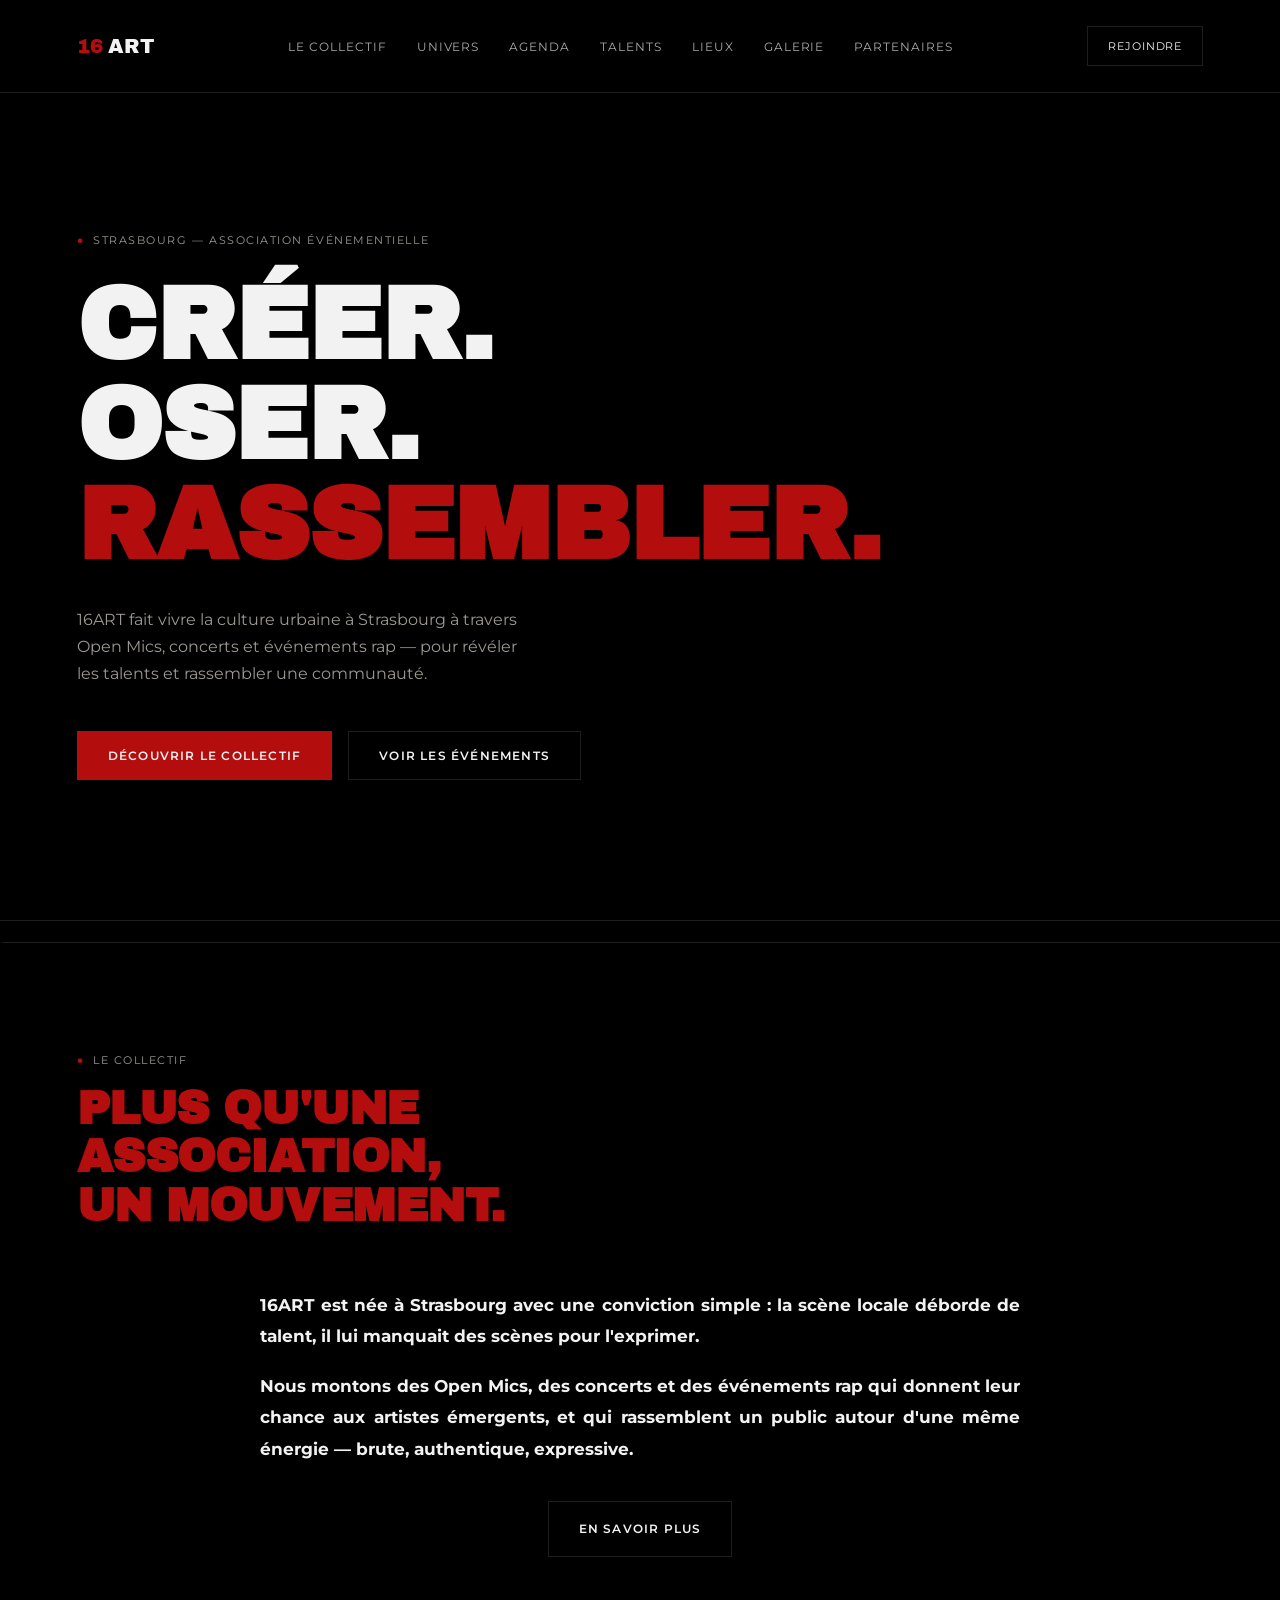
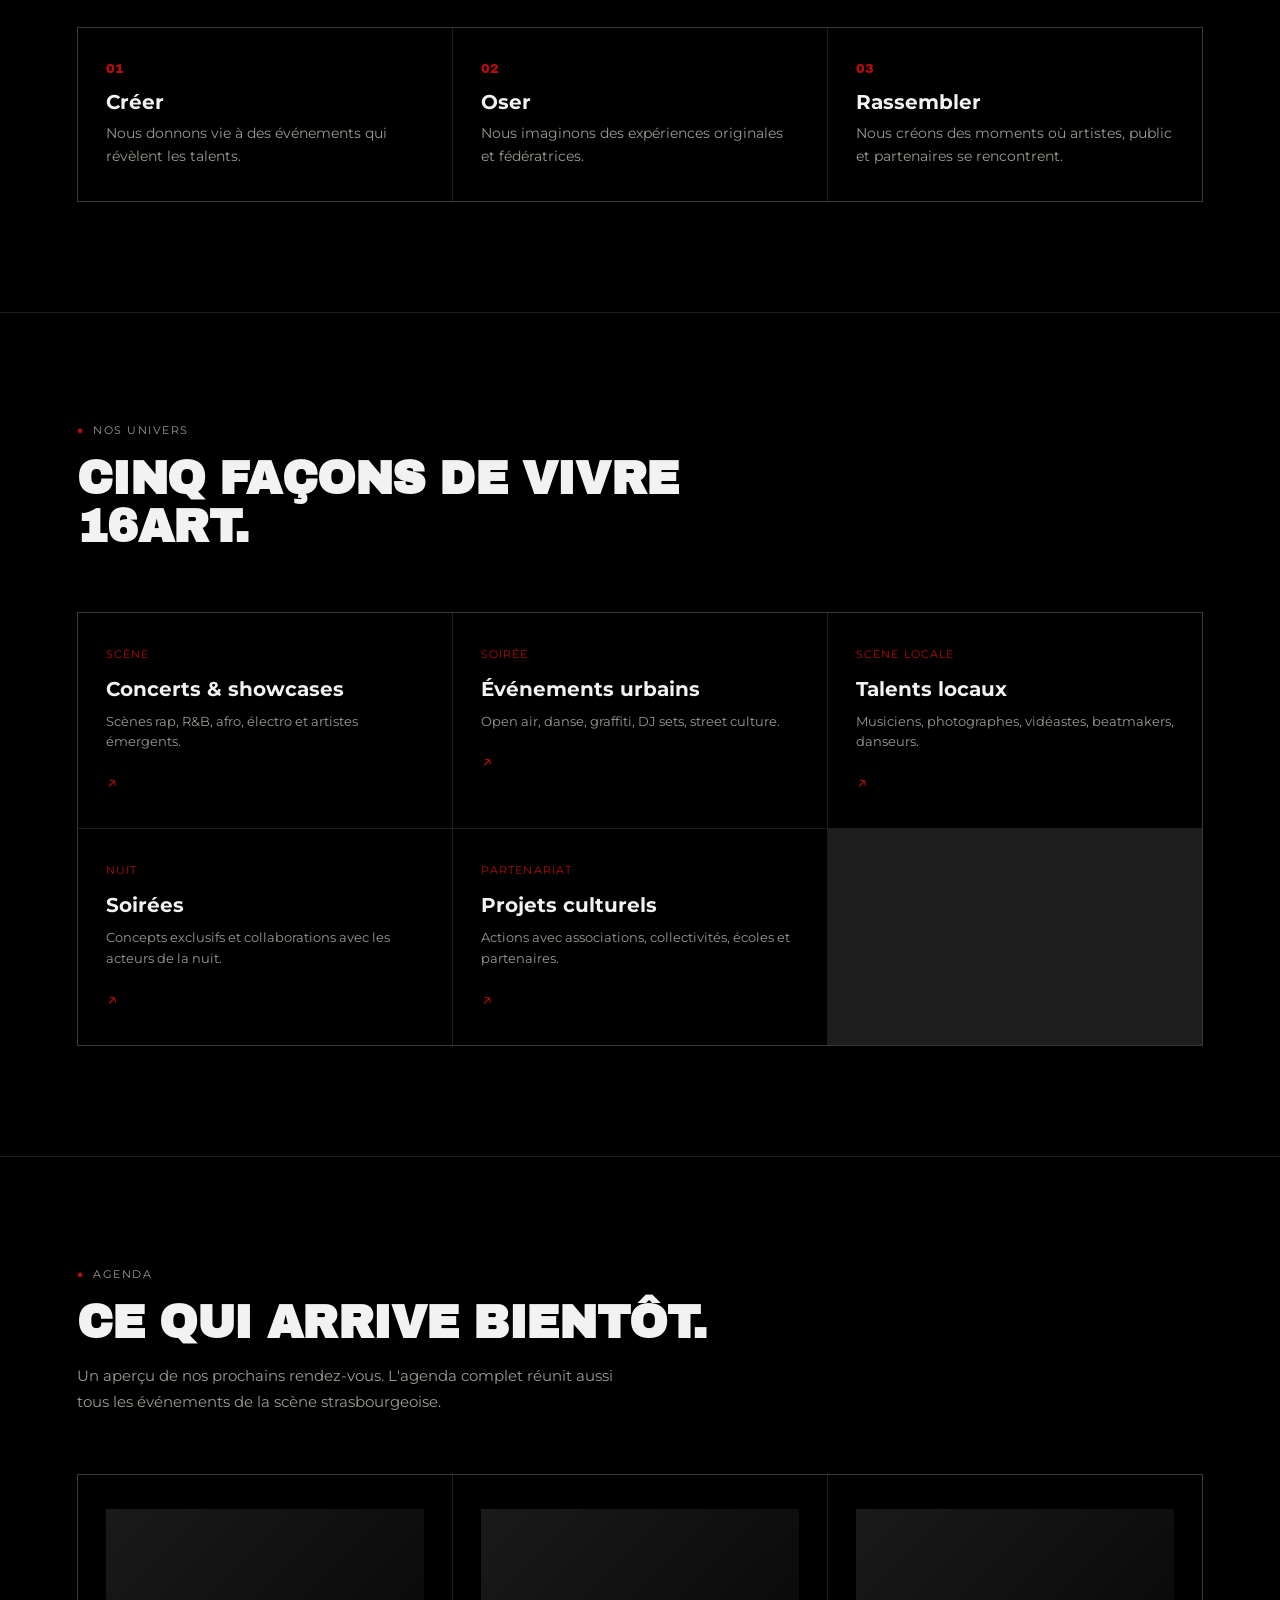
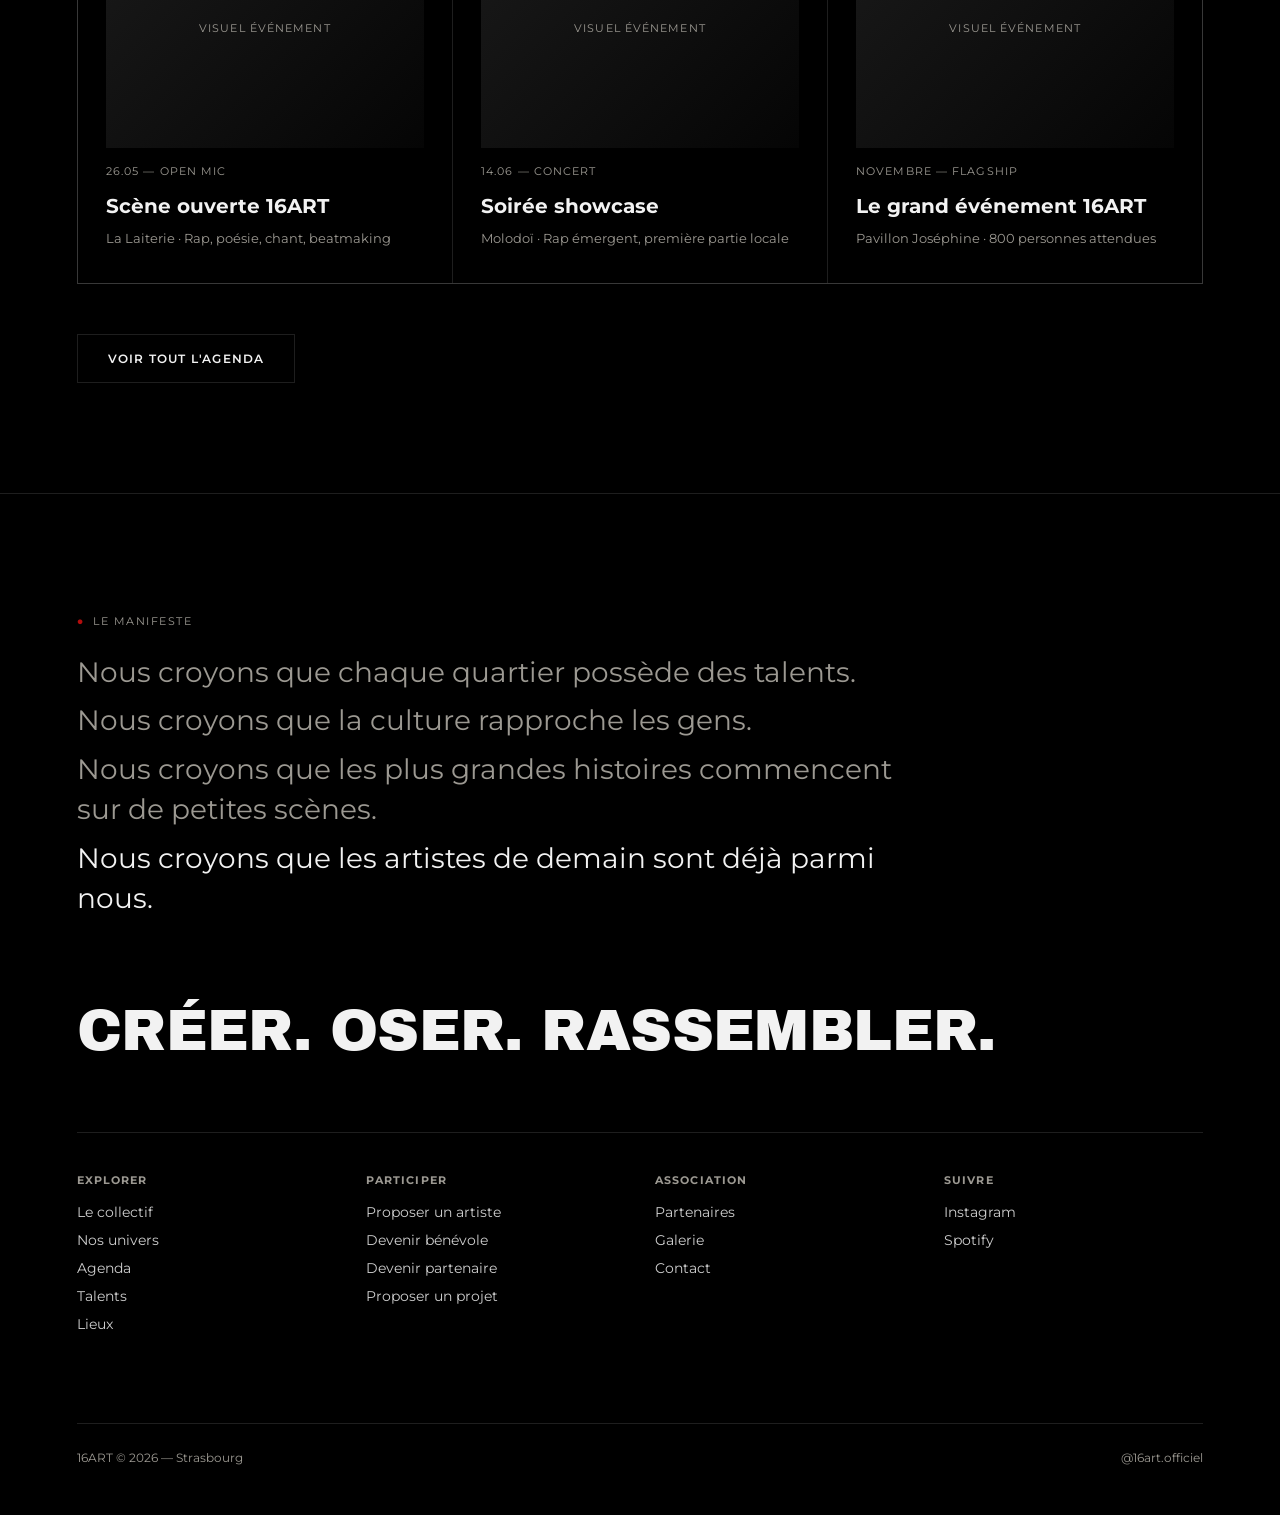
==== commit e81358db: "Update index.html" ====
--- a/index.html
+++ b/index.html
@@ -41,7 +41,7 @@
 <section>
   <div class="section-head">
     <div class="eyebrow"><span class="dot">●</span> Le collectif</div>
-    <h2 class="display">Plus qu'une association,<br>un mouvement.</h2>
+    <h2 class="display" style="color:var(--red);">Plus qu'une association,<br>un mouvement.</h2>
   </div>
   <div class="collectif-centered">
     <p>16ART est née à Strasbourg avec une conviction simple : la scène locale déborde de talent, il lui manquait des scènes pour l'exprimer.</p>
--- a/assets/style.css
+++ b/assets/style.css
@@ -92,7 +92,7 @@
 .foot-col a{display:block; font-size:14px; margin-bottom:10px; color:var(--paper); opacity:.85;}
 .foot-col a:hover{color:var(--red); opacity:1;}
 
-.collectif-centered{max-width:760px; margin:0 auto 40px; text-align:justify; text-align-last:left; color:var(--red); font-weight:700; font-size:17px; line-height:1.85;}
+.collectif-centered{max-width:760px; margin:0 auto 40px; text-align:justify; text-align-last:left; color:var(--paper); font-weight:700; font-size:17px; line-height:1.85;}
 .collectif-centered p + p{margin-top:18px;}
 .collectif-cta{display:flex; justify-content:center; margin:36px 0 70px;}
 .engagements-row{display:grid; grid-template-columns:repeat(3,1fr); gap:1px; background:var(--line); border:1px solid var(--line);}
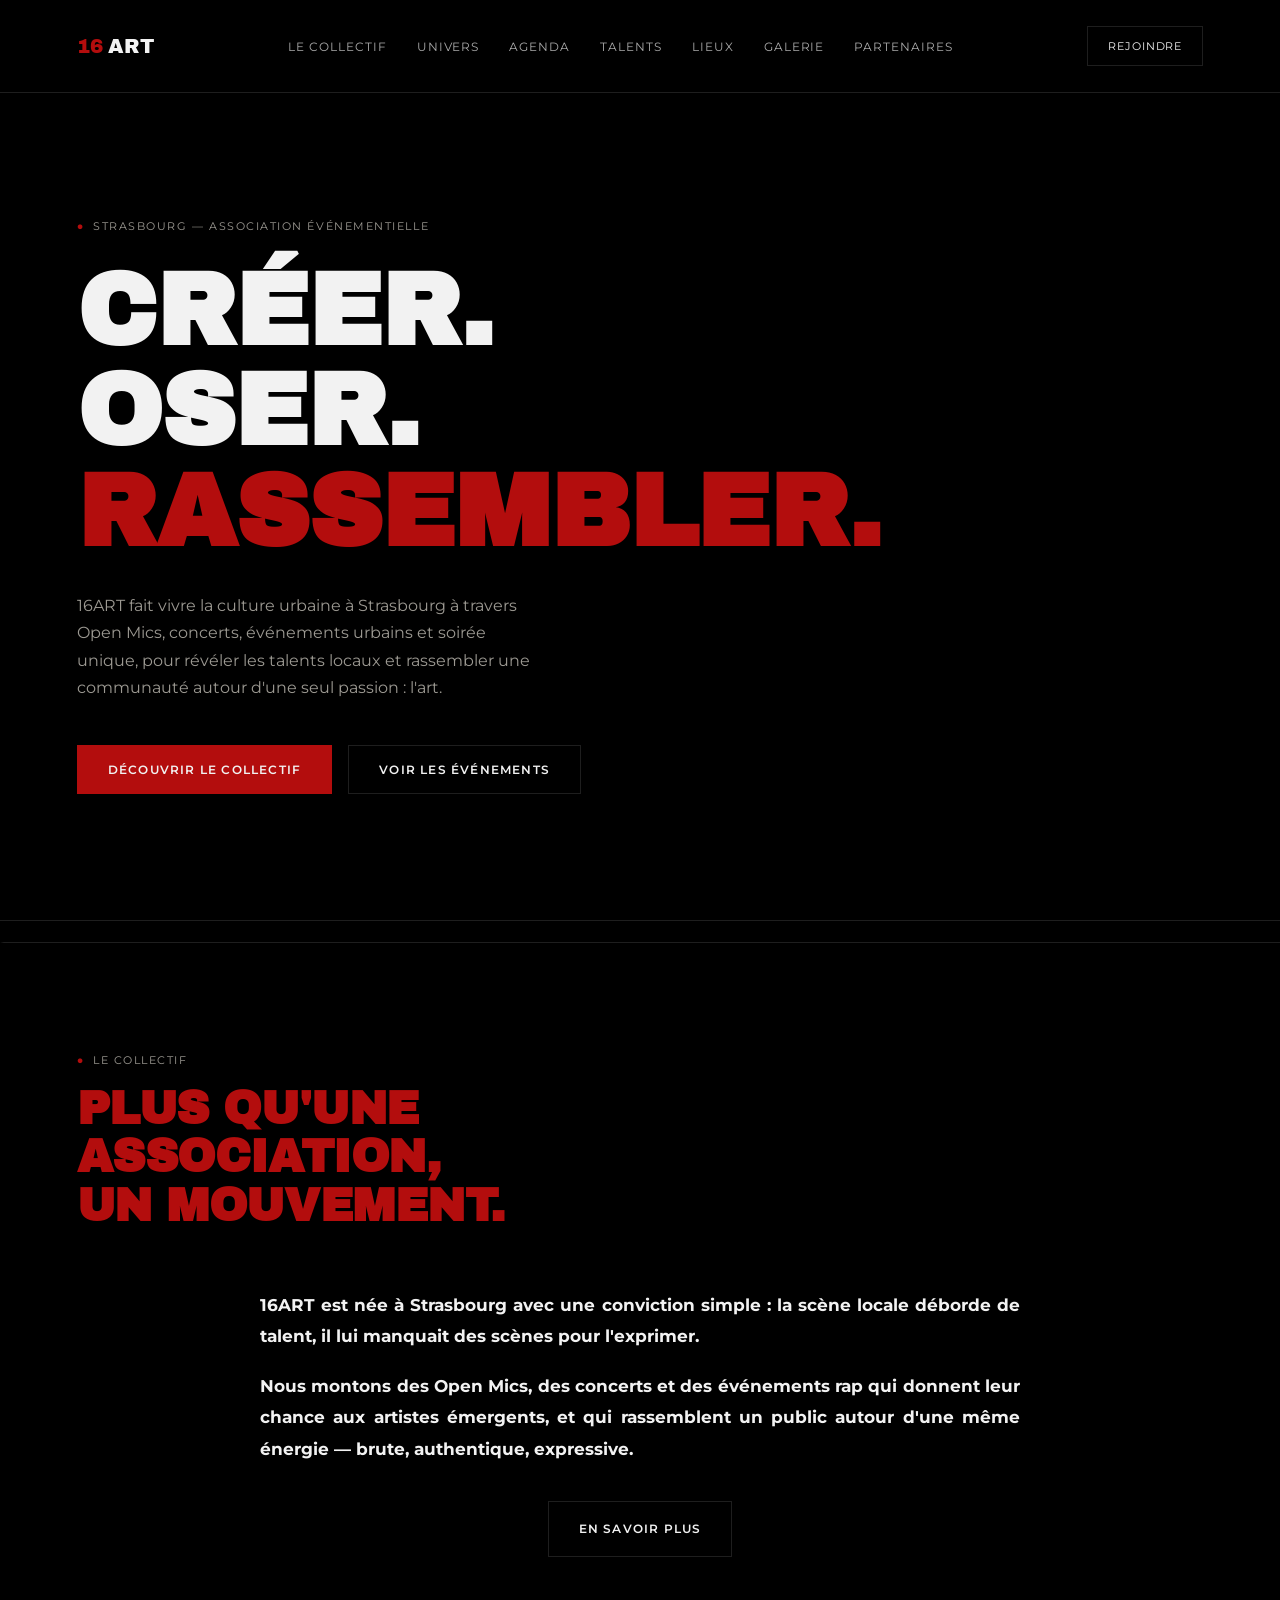
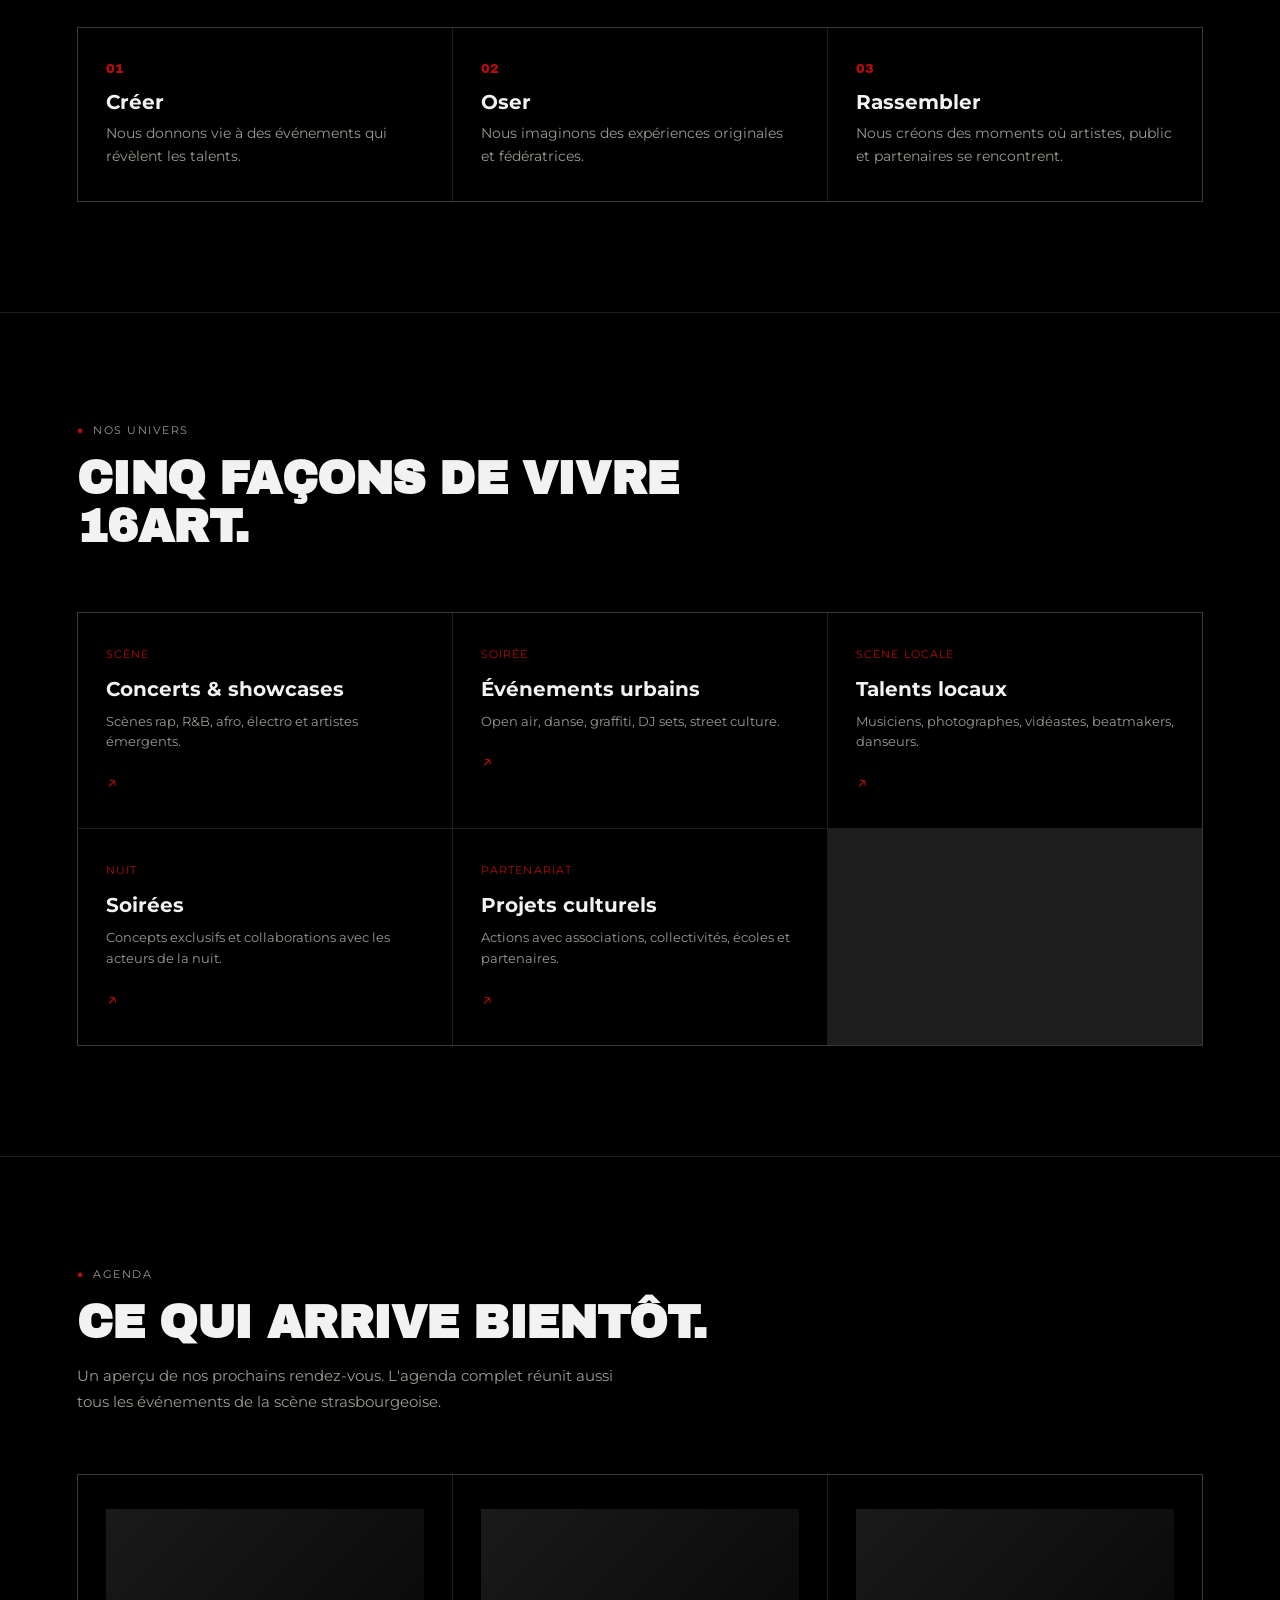
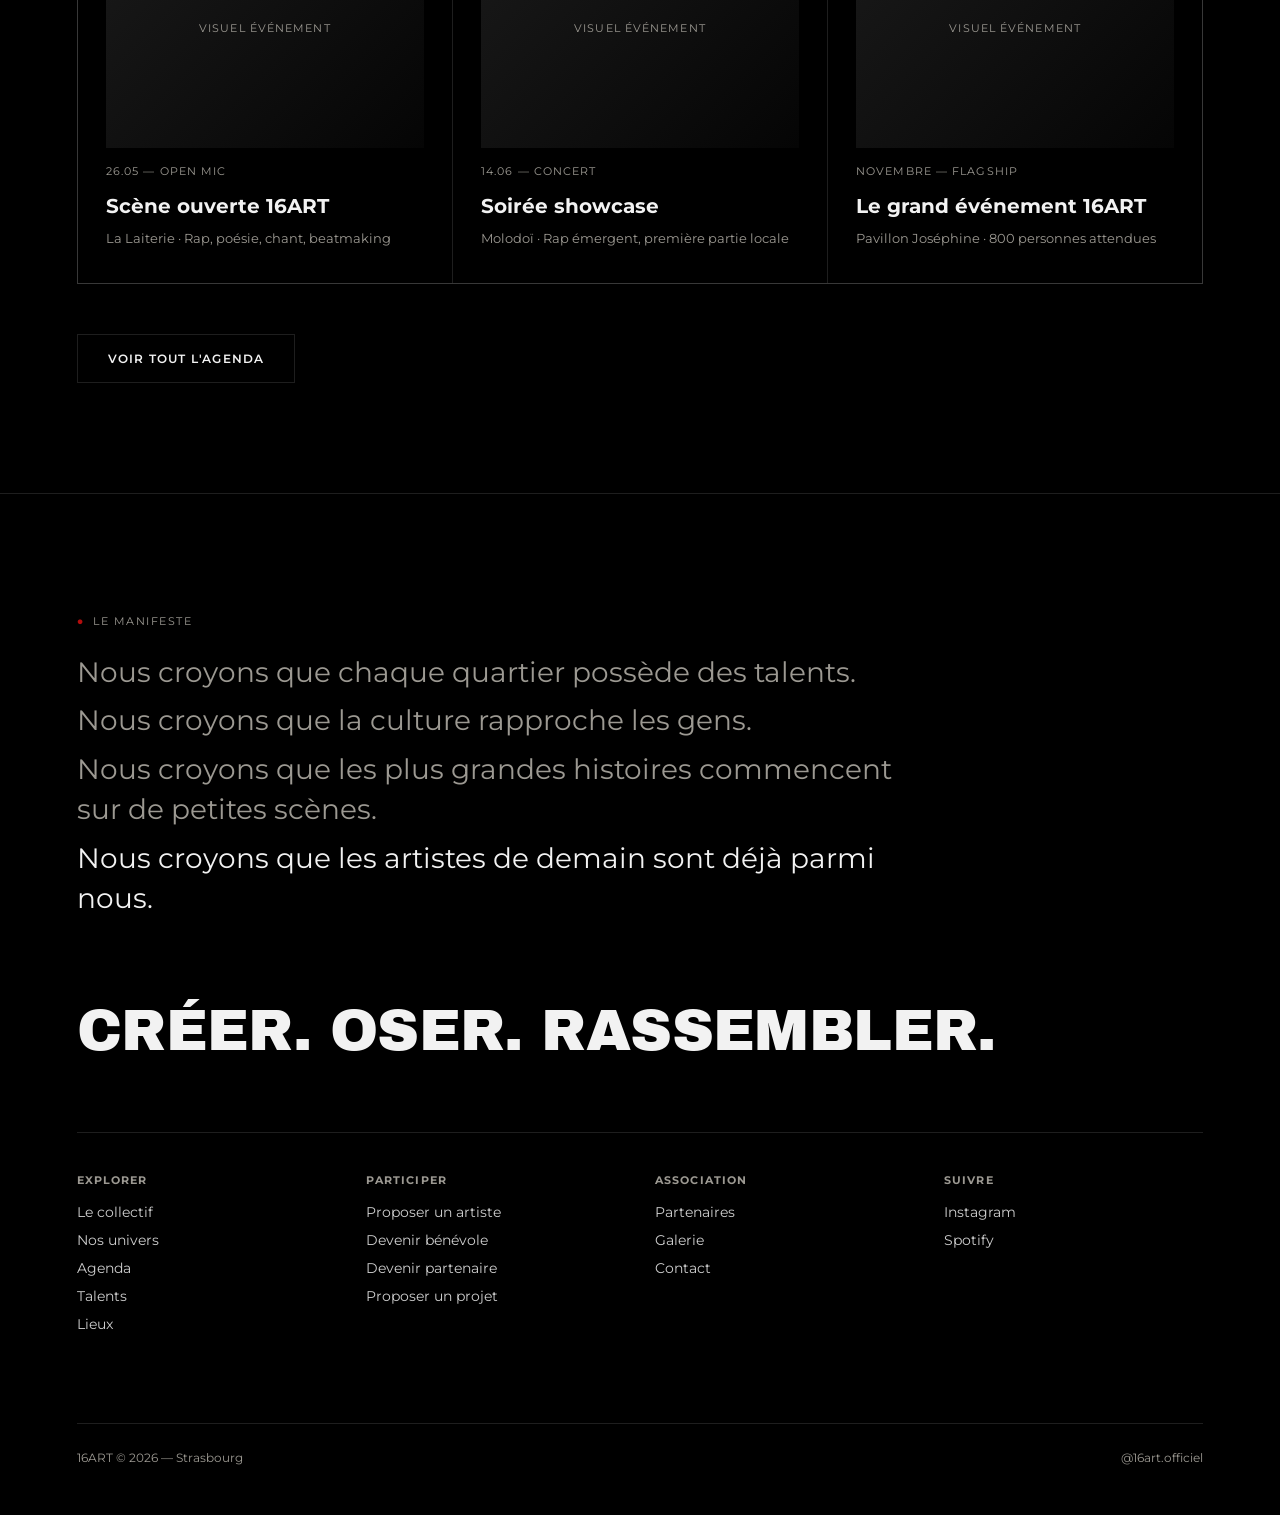
==== commit fac3f458: "Update index.html" ====
--- a/index.html
+++ b/index.html
@@ -28,7 +28,7 @@
   <div style="max-width:1100px;">
     <div class="eyebrow"><span class="dot">●</span> Strasbourg — association événementielle</div>
     <h1 class="display" style="font-size:clamp(46px,8vw,104px); line-height:0.98; margin-top:28px;">Créer.<br>Oser.<br><span style="color:var(--red);">Rassembler.</span></h1>
-    <p style="max-width:460px; margin-top:30px; color:var(--paper-dim); font-size:16px; line-height:1.7;">16ART fait vivre la culture urbaine à Strasbourg à travers Open Mics, concerts et événements rap — pour révéler les talents et rassembler une communauté.</p>
+    <p style="max-width:460px; margin-top:30px; color:var(--paper-dim); font-size:16px; line-height:1.7;">16ART fait vivre la culture urbaine à Strasbourg à travers Open Mics, concerts, événements urbains et soirée unique, pour révéler les talents locaux et rassembler une communauté autour d'une seul passion : l'art.</p>
     <div style="display:flex; gap:16px; margin-top:44px; flex-wrap:wrap;">
       <a href="collectif.html" class="btn btn-fill">Découvrir le collectif</a>
       <a href="agenda.html" class="btn btn-line">Voir les événements</a>
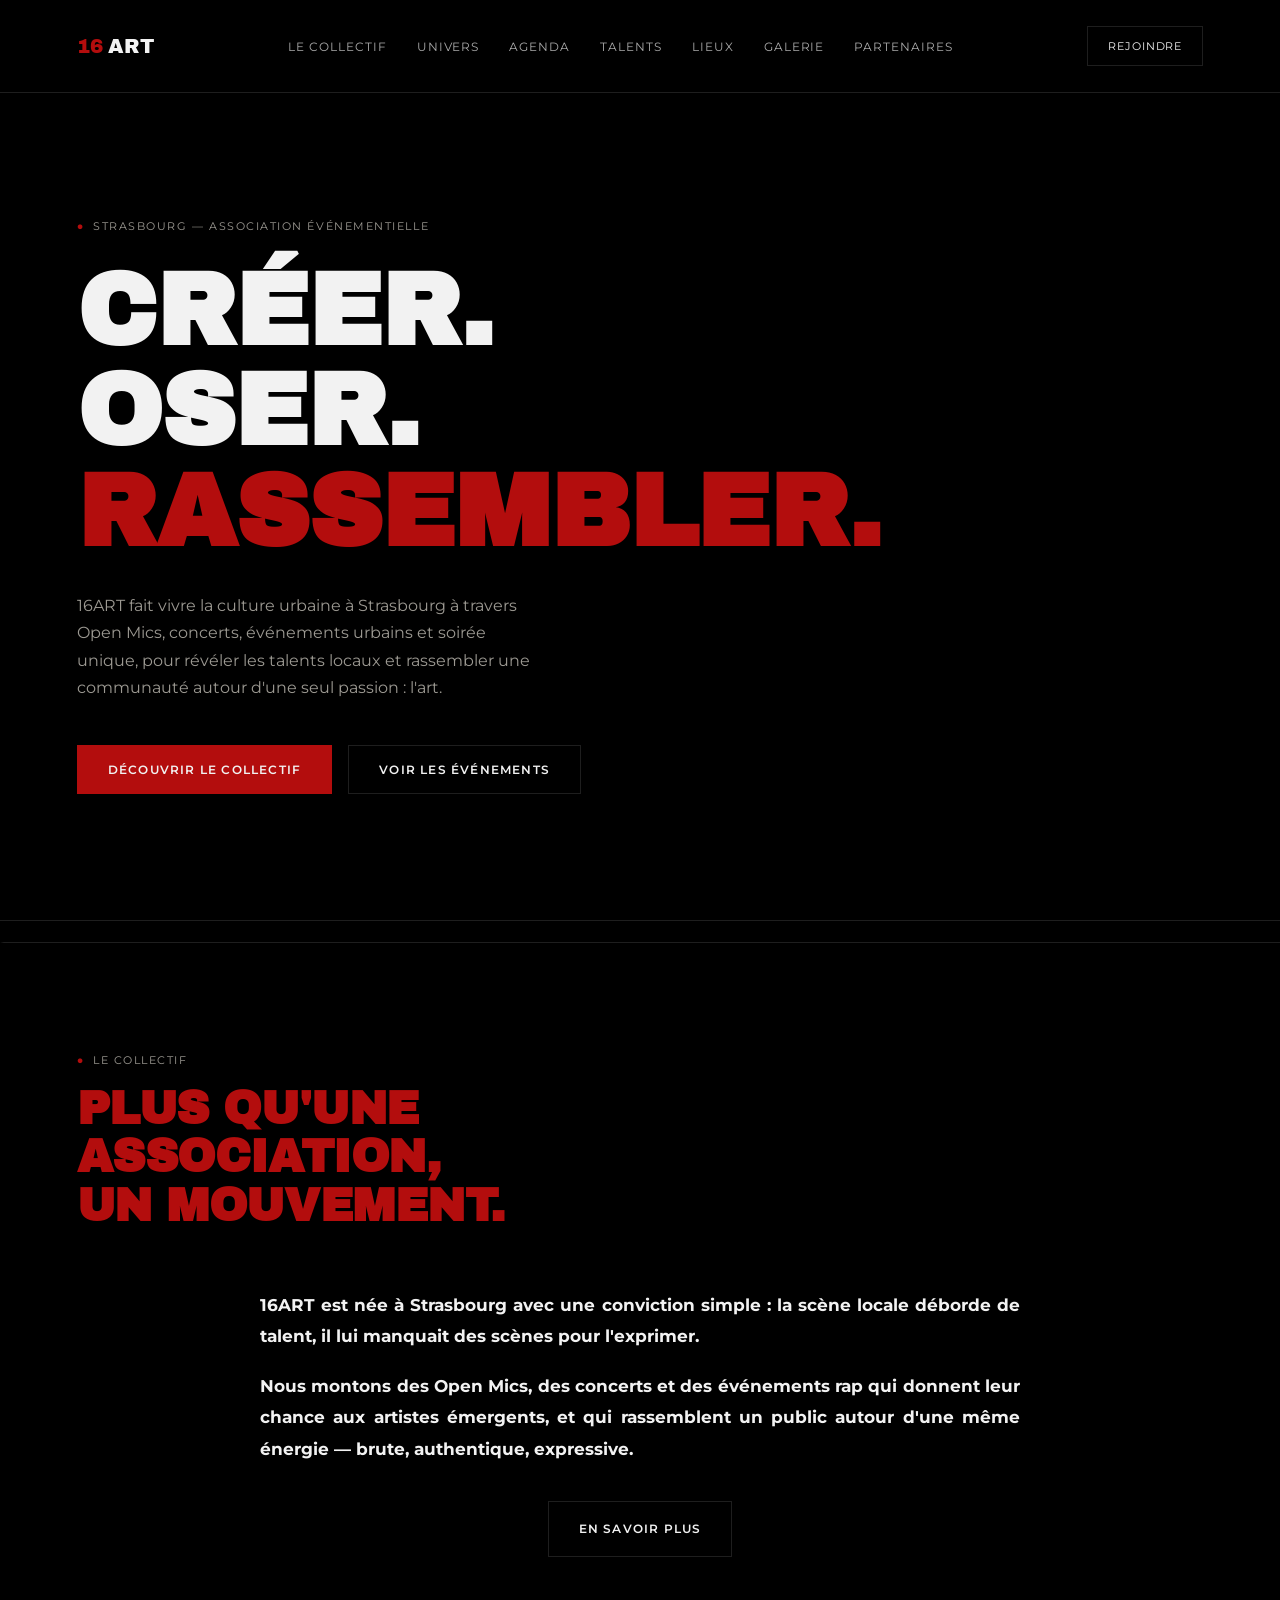
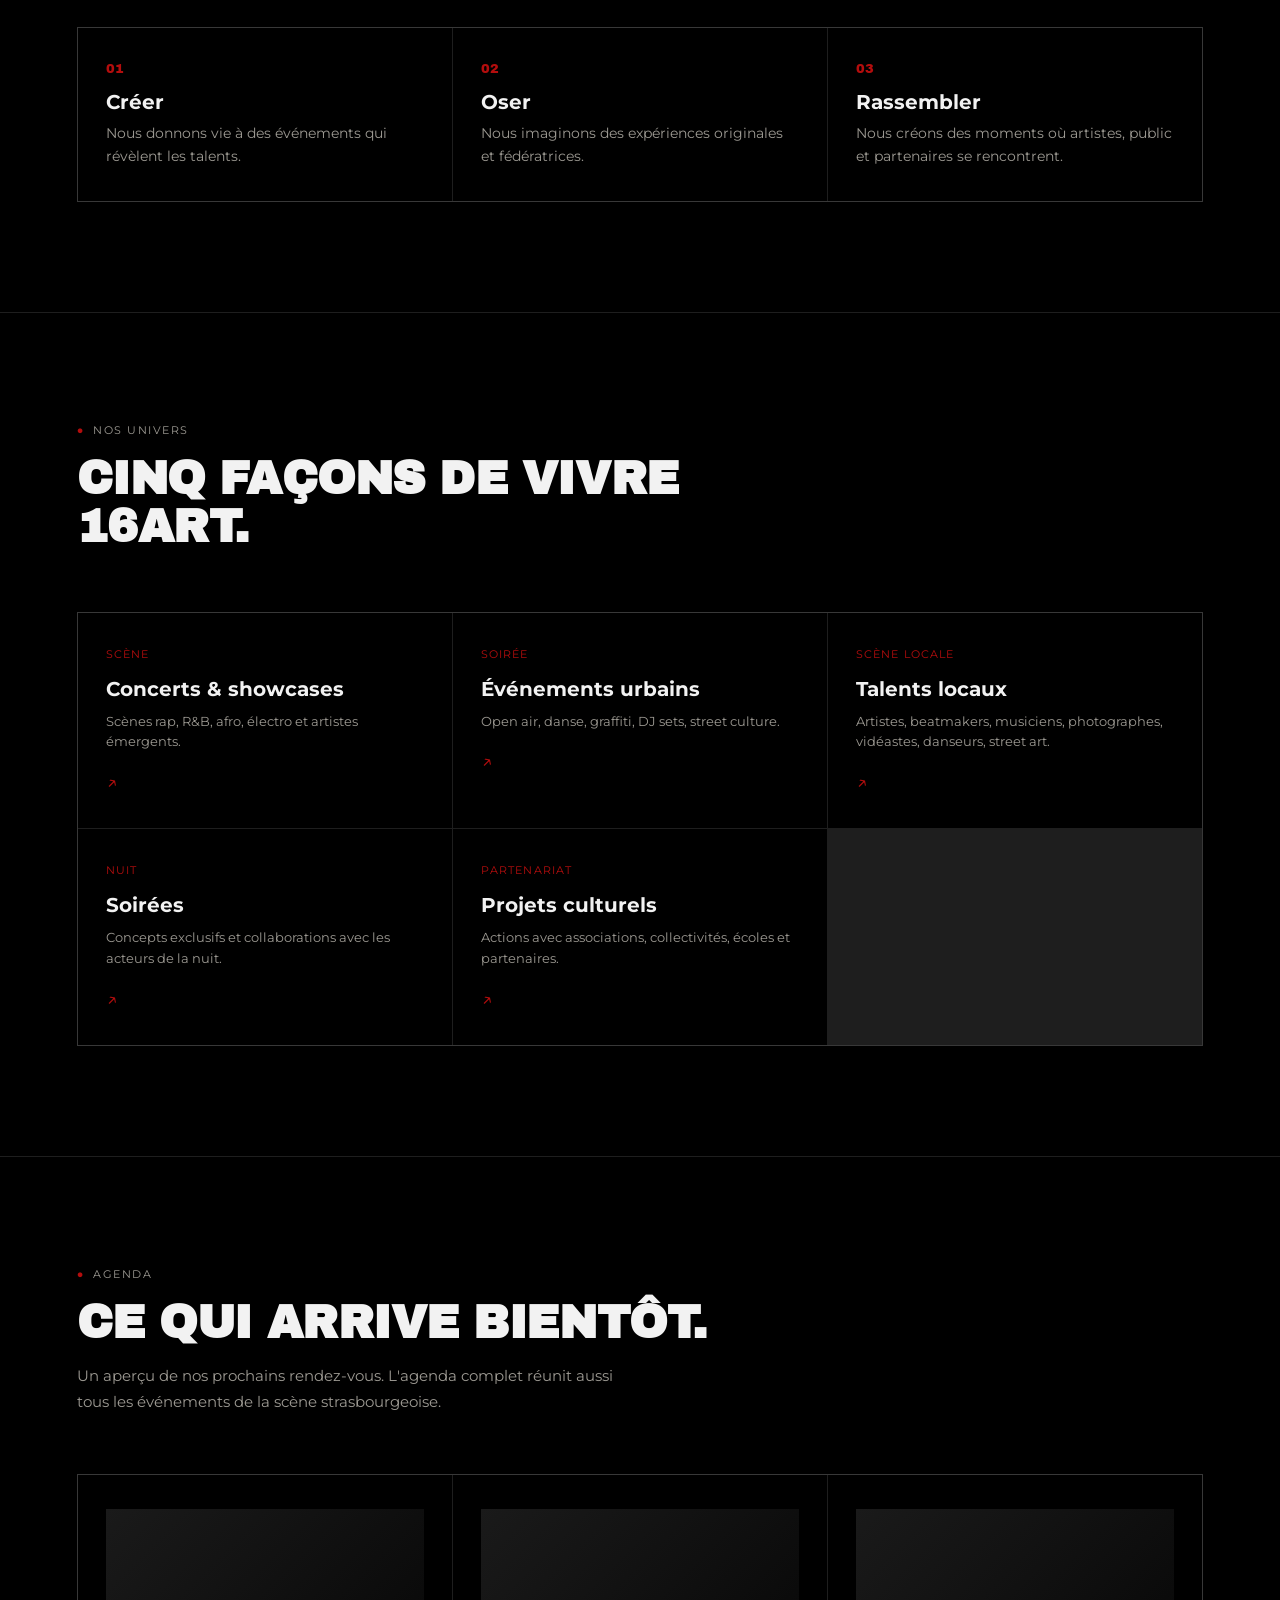
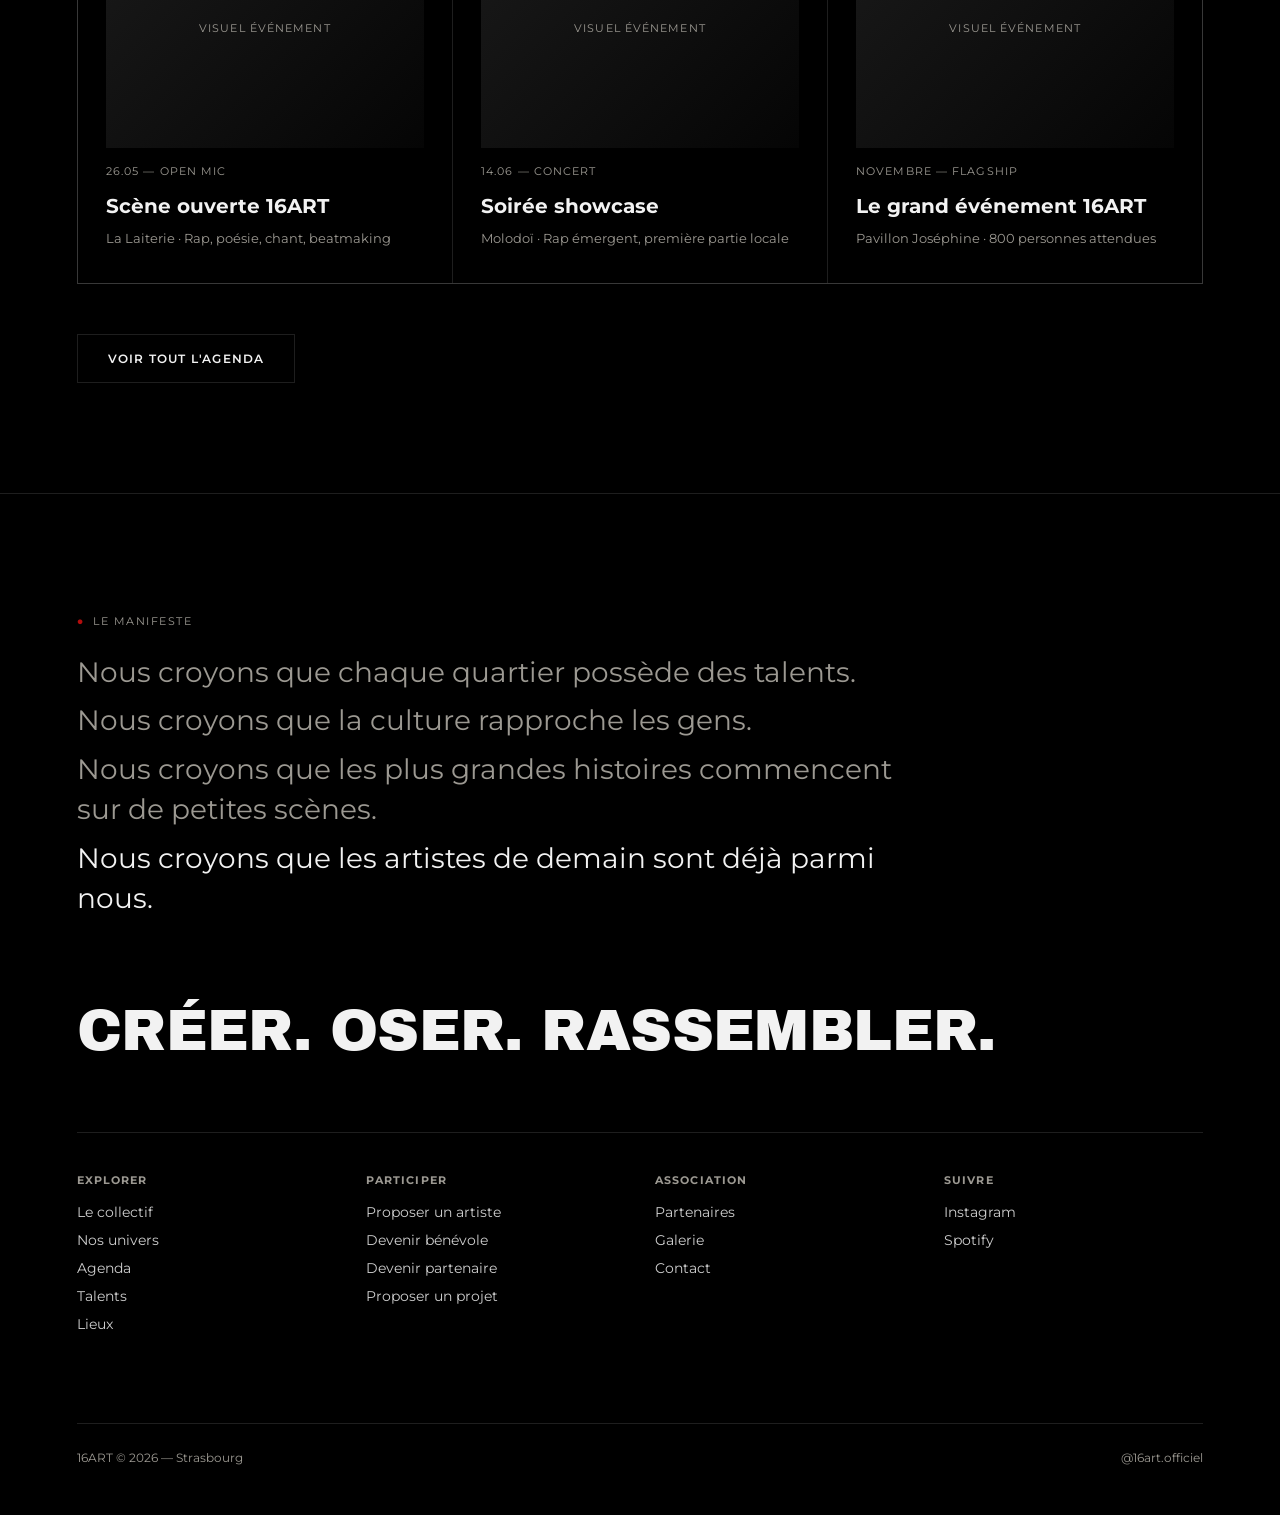
==== commit cbb90f5a: "Update index.html" ====
--- a/index.html
+++ b/index.html
@@ -75,7 +75,7 @@
   <div class="grid-3">
     <a href="univers.html" class="card"><div class="card-eyebrow eyebrow-red">SCÈNE</div><h3>Concerts &amp; showcases</h3><p>Scènes rap, R&amp;B, afro, électro et artistes émergents.</p><div class="mark">↗</div></a>
     <a href="univers.html" class="card"><div class="card-eyebrow eyebrow-red">SOIRÉE</div><h3>Événements urbains</h3><p>Open air, danse, graffiti, DJ sets, street culture.</p><div class="mark">↗</div></a>
-    <a href="univers.html" class="card"><div class="card-eyebrow eyebrow-red">SCÈNE LOCALE</div><h3>Talents locaux</h3><p>Musiciens, photographes, vidéastes, beatmakers, danseurs.</p><div class="mark">↗</div></a>
+    <a href="univers.html" class="card"><div class="card-eyebrow eyebrow-red">SCÈNE LOCALE</div><h3>Talents locaux</h3><p>Artistes, beatmakers, musiciens, photographes, vidéastes, danseurs, street art.</p><div class="mark">↗</div></a>
     <a href="univers.html" class="card"><div class="card-eyebrow eyebrow-red">NUIT</div><h3>Soirées</h3><p>Concepts exclusifs et collaborations avec les acteurs de la nuit.</p><div class="mark">↗</div></a>
     <a href="univers.html" class="card"><div class="card-eyebrow eyebrow-red">PARTENARIAT</div><h3>Projets culturels</h3><p>Actions avec associations, collectivités, écoles et partenaires.</p><div class="mark">↗</div></a>
   </div>
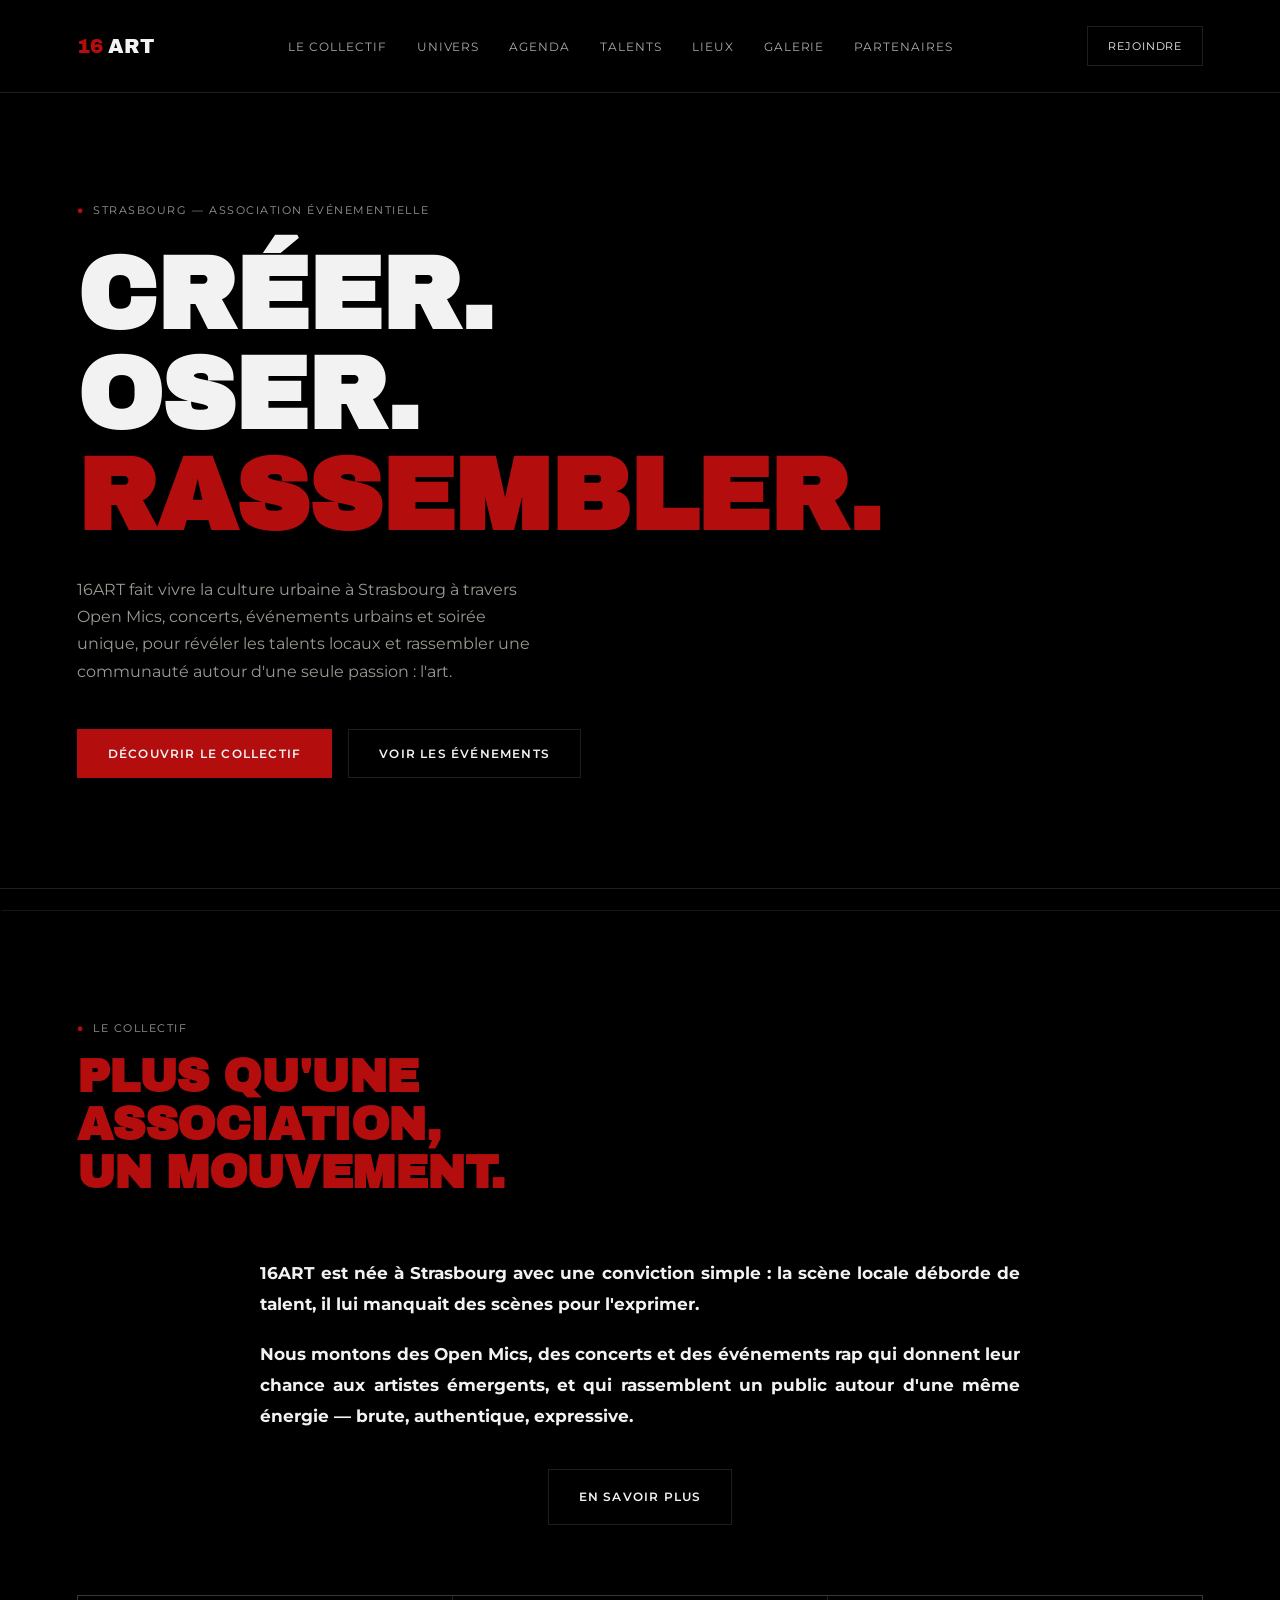
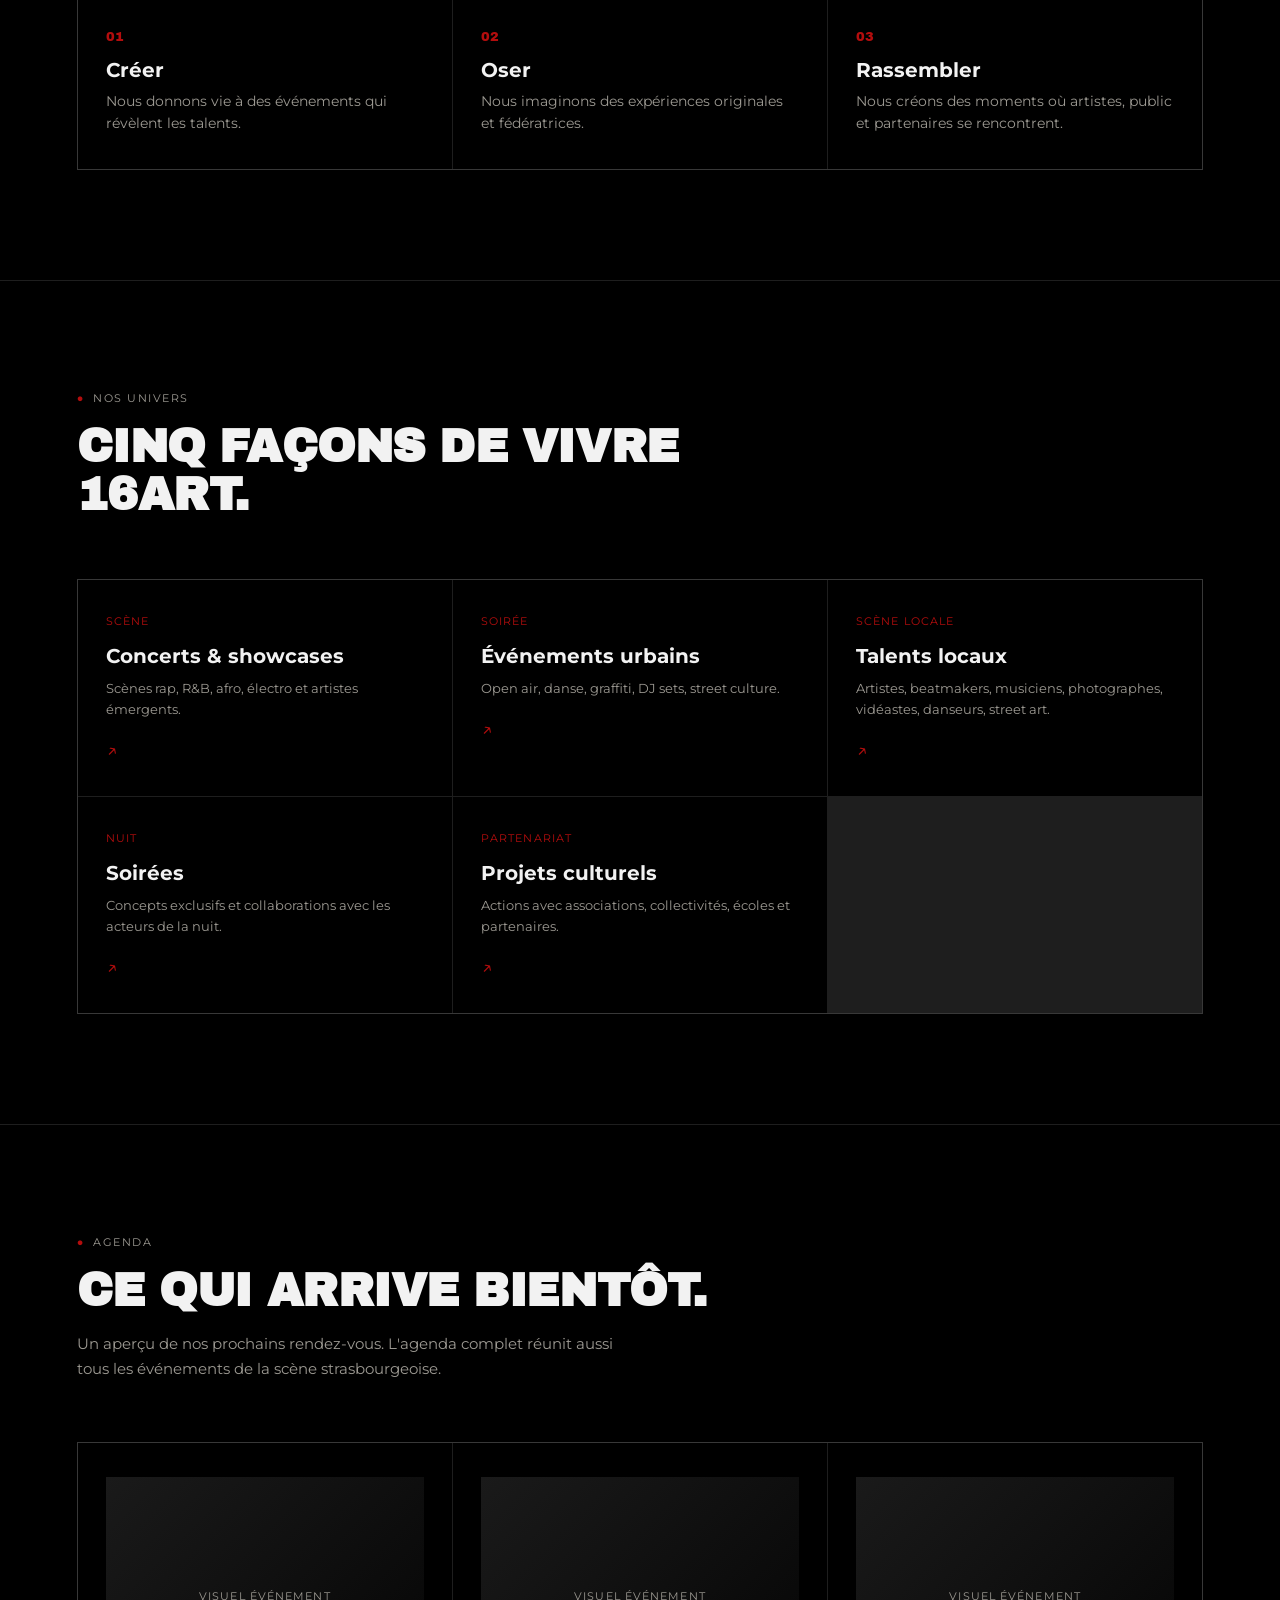
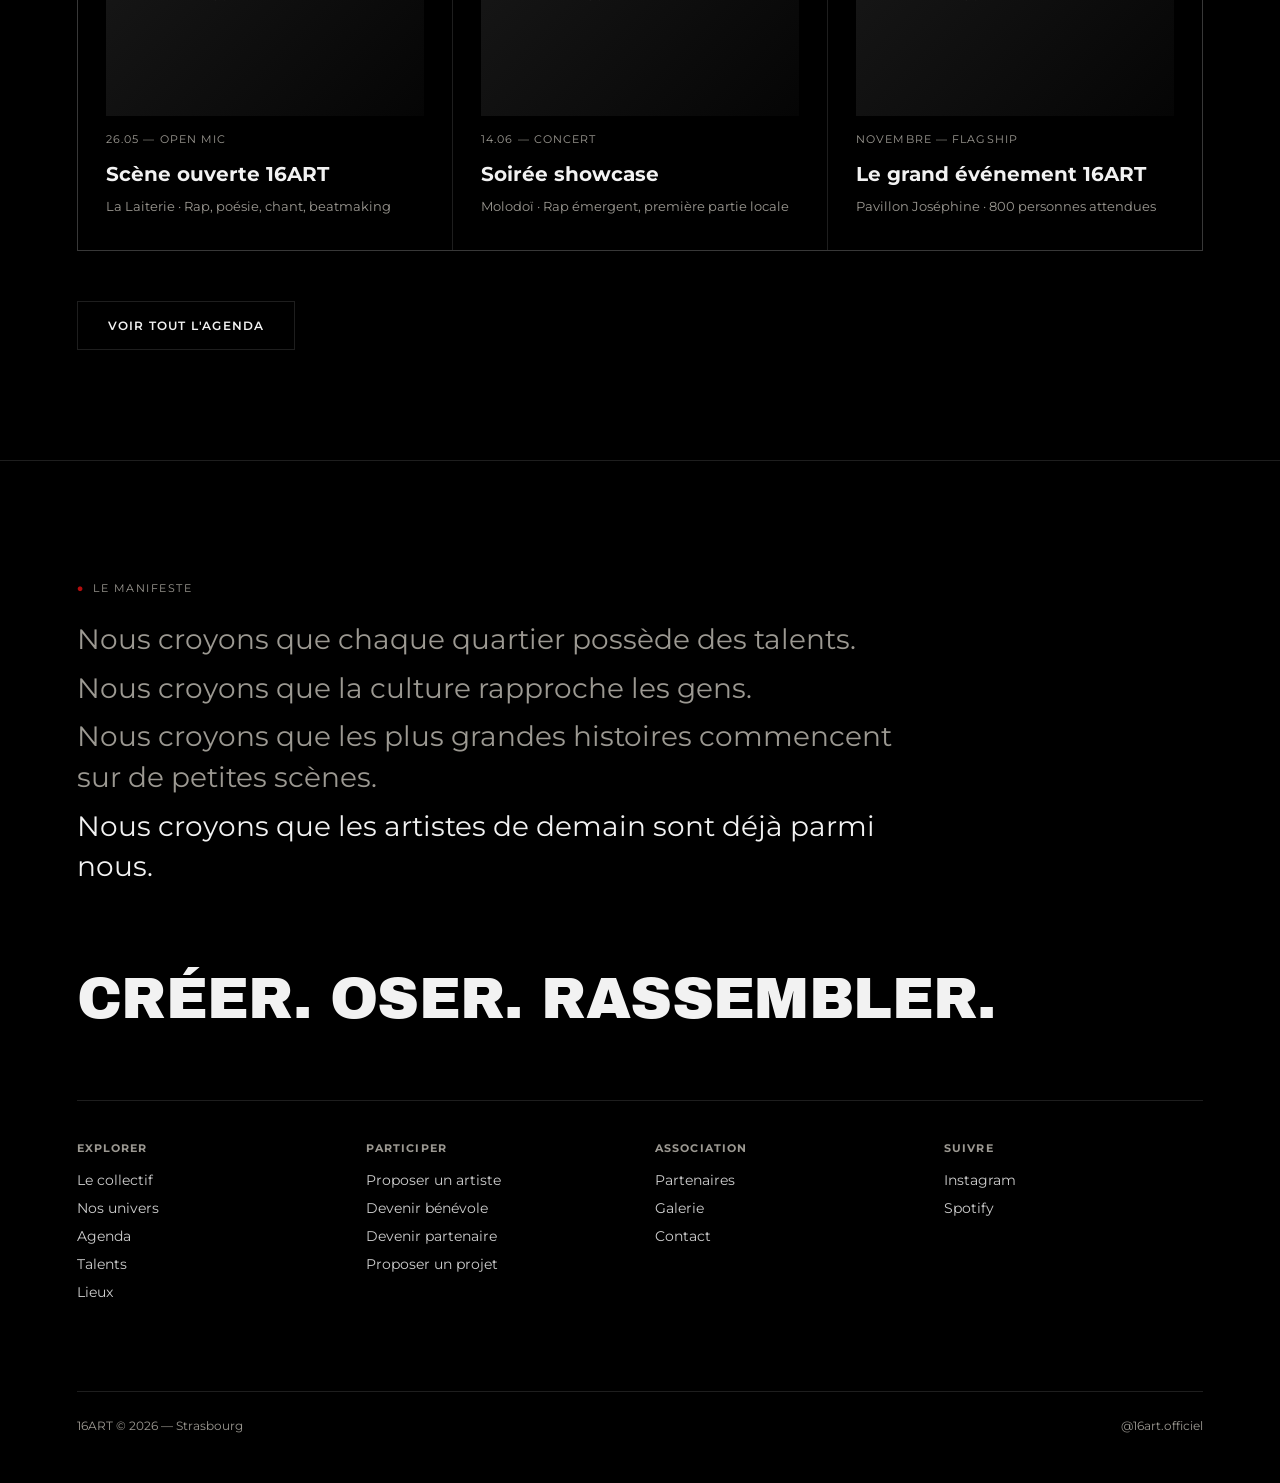
==== commit e4a69cec: "Update index.html" ====
--- a/index.html
+++ b/index.html
@@ -24,11 +24,11 @@
   <a href="rejoindre.html" class="nav-cta">Rejoindre</a>
 </nav>
 
-<section class="hero" style="min-height:92vh; display:flex; flex-direction:column; justify-content:center; border-bottom:1px solid var(--line); padding-top:0; padding-bottom:0;">
+<section class="hero-bg">
   <div style="max-width:1100px;">
     <div class="eyebrow"><span class="dot">●</span> Strasbourg — association événementielle</div>
     <h1 class="display" style="font-size:clamp(46px,8vw,104px); line-height:0.98; margin-top:28px;">Créer.<br>Oser.<br><span style="color:var(--red);">Rassembler.</span></h1>
-    <p style="max-width:460px; margin-top:30px; color:var(--paper-dim); font-size:16px; line-height:1.7;">16ART fait vivre la culture urbaine à Strasbourg à travers Open Mics, concerts, événements urbains et soirée unique, pour révéler les talents locaux et rassembler une communauté autour d'une seul passion : l'art.</p>
+    <p style="max-width:460px; margin-top:30px; color:var(--paper-dim); font-size:16px; line-height:1.7;">16ART fait vivre la culture urbaine à Strasbourg à travers Open Mics, concerts, événements urbains et soirée unique, pour révéler les talents locaux et rassembler une communauté autour d'une seule passion : l'art.</p>
     <div style="display:flex; gap:16px; margin-top:44px; flex-wrap:wrap;">
       <a href="collectif.html" class="btn btn-fill">Découvrir le collectif</a>
       <a href="agenda.html" class="btn btn-line">Voir les événements</a>
